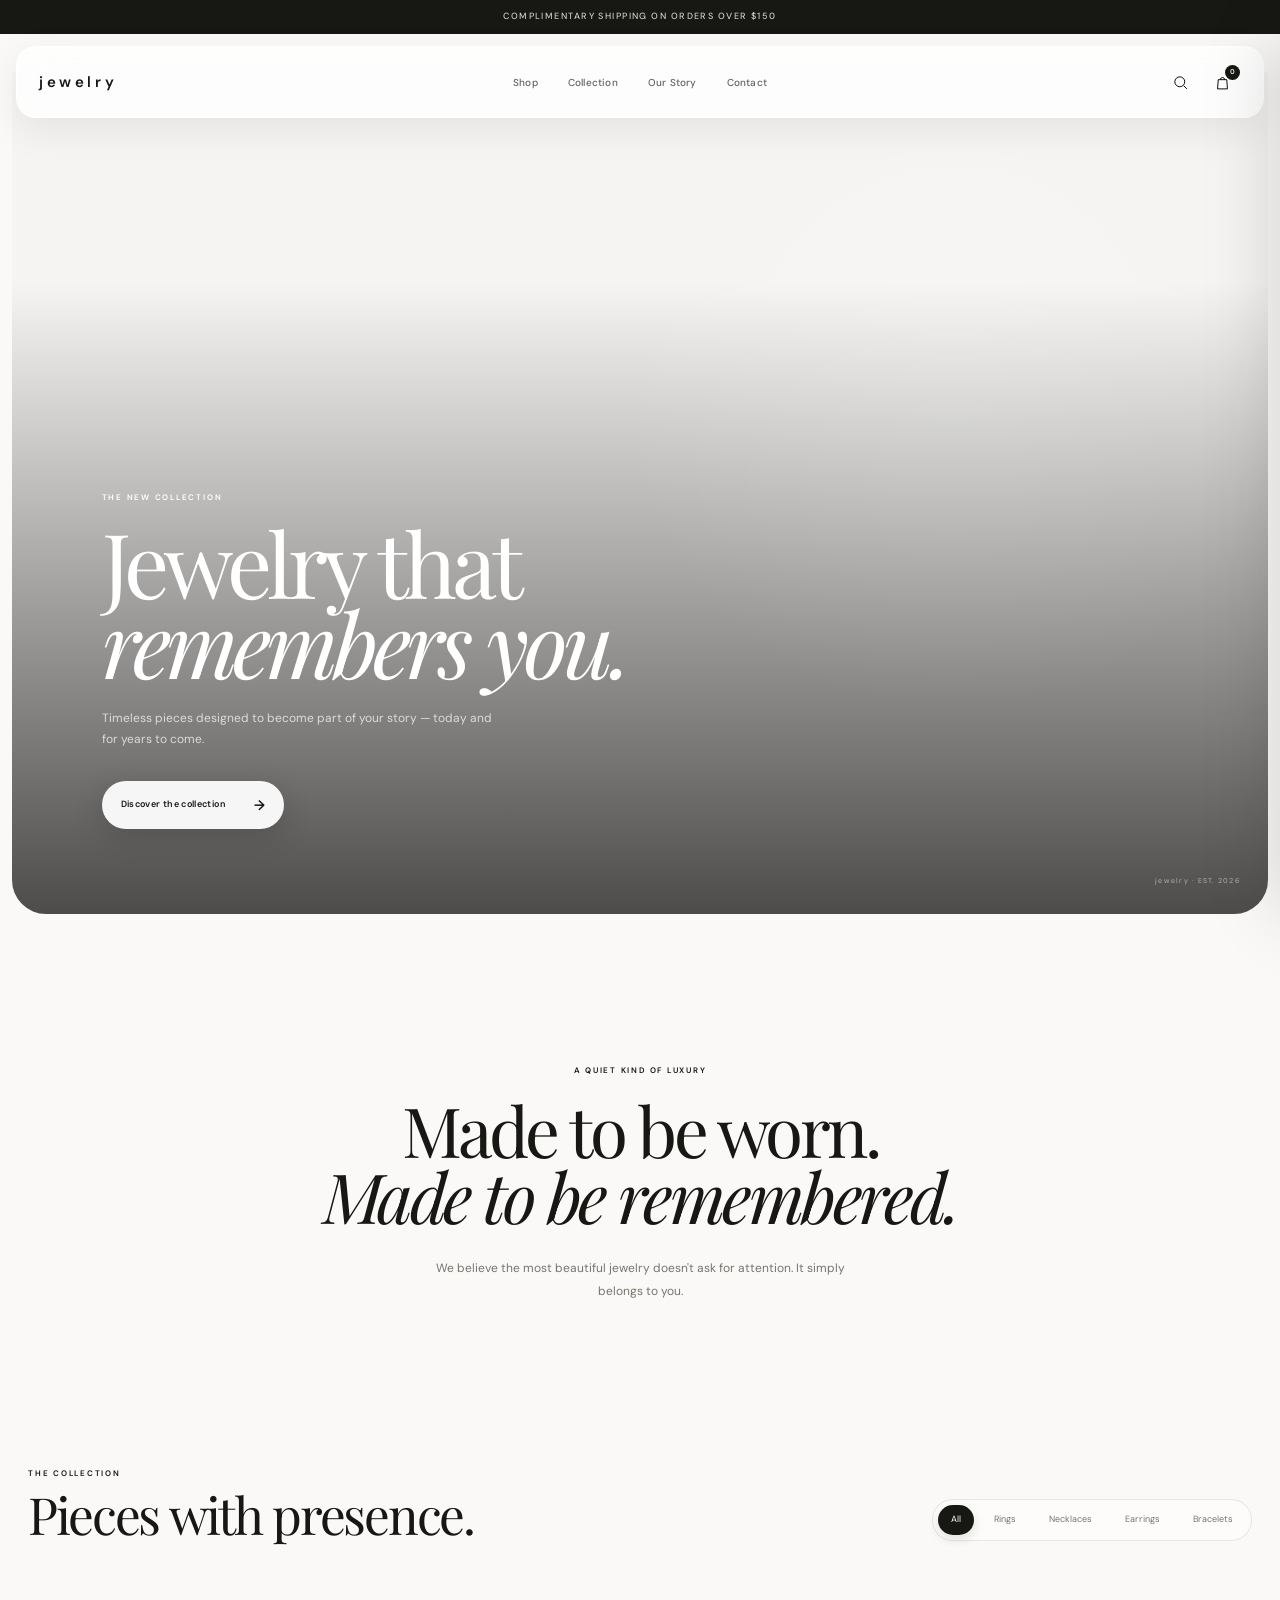
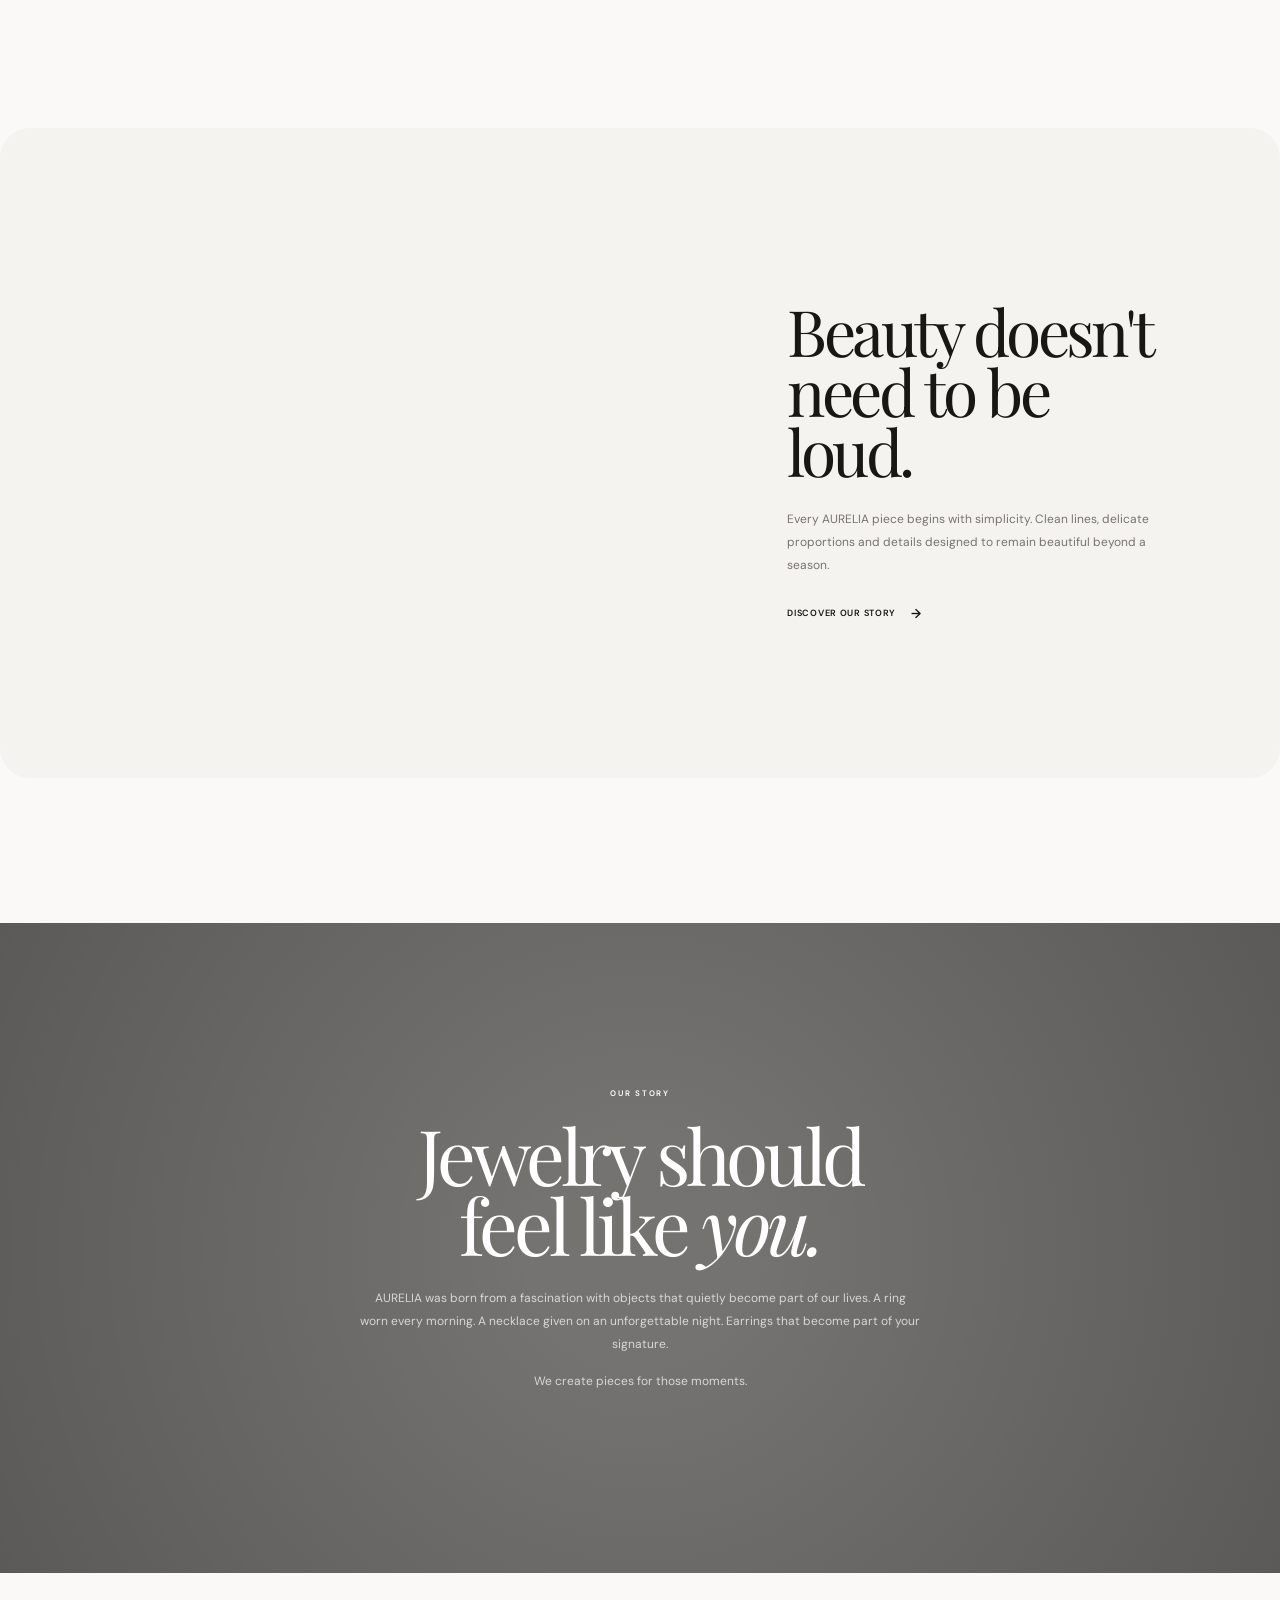
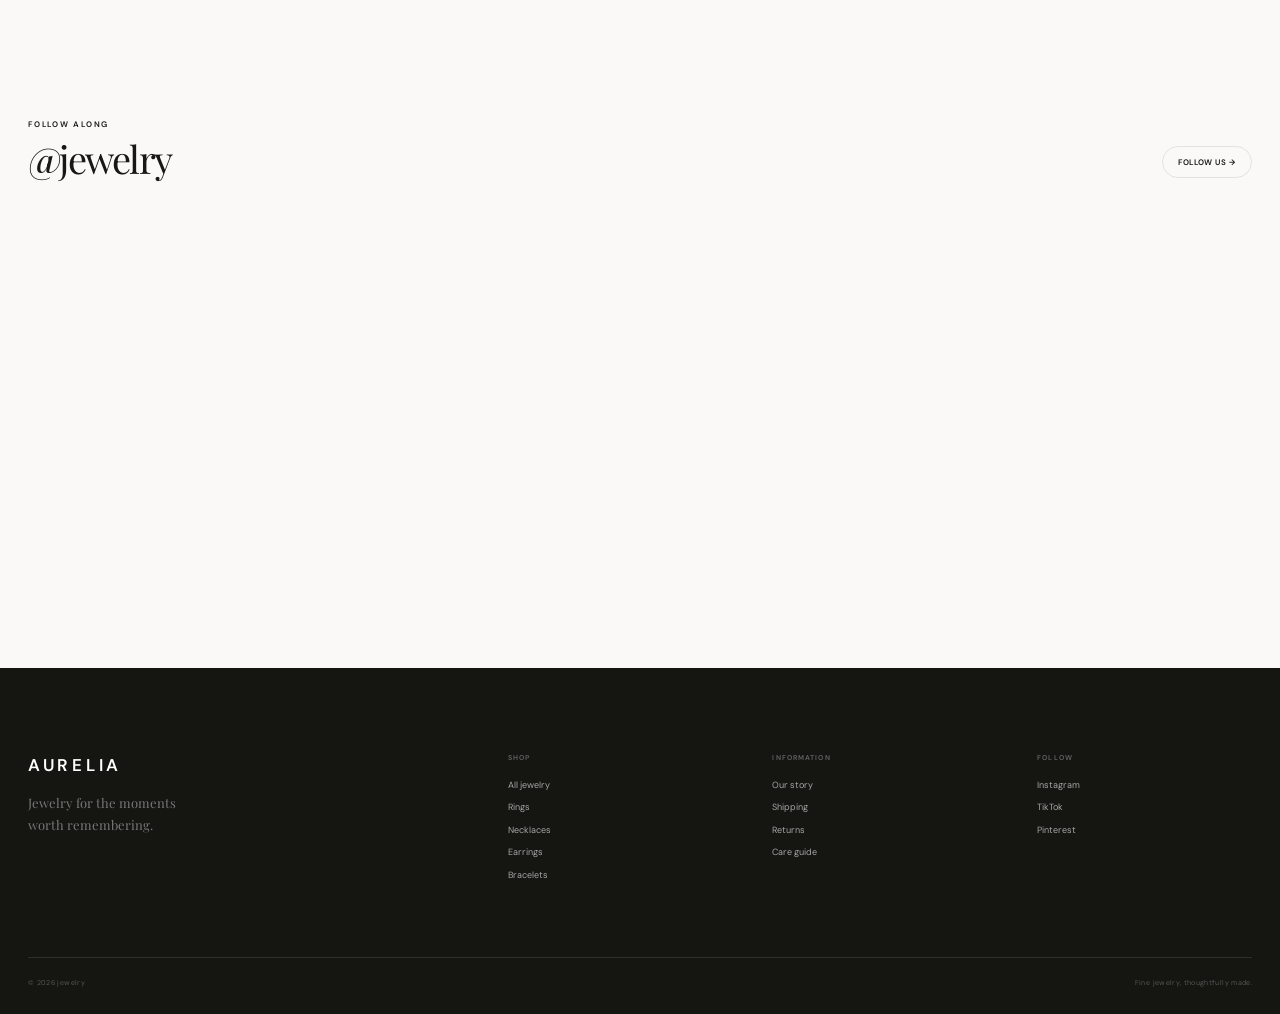
==== index.html @ f7275bf1 "first commit" ====
<!DOCTYPE html>

<html lang="en">
<head>
    <meta charset="UTF-8">
    <meta name="viewport" content="width=device-width, initial-scale=1.0">


<title>Fine Jewelry</title>

<meta
    name="description"
    content="AURELIA — timeless jewelry designed for everyday elegance."
>

<link rel="preconnect" href="https://fonts.googleapis.com">
<link rel="preconnect" href="https://fonts.gstatic.com" crossorigin>

<link
    href="https://fonts.googleapis.com/css2?family=DM+Sans:wght@400;500;600&family=Playfair+Display:ital,wght@0,400;0,500;0,600;1,400;1,500&display=swap"
    rel="stylesheet"
>

<link rel="stylesheet" href="style.css">


</head>

<body>


<!-- Announcement -->
<div class="announcement">
    Complimentary shipping on orders over $150
</div>


<!-- Header -->
<header class="site-header">

    <div class="header-left">

        <button
            class="mobile-menu-button"
            id="mobileMenuButton"
            aria-label="Open menu"
        >
            <span></span>
            <span></span>
        </button>

        <a href="#" class="brand">
            jewelry
        </a>

    </div>


    <nav class="main-nav">

        <a href="#shop">Shop</a>
        <a href="#collection">Collection</a>
        <a href="#story">Our Story</a>
        <a href="#contact">Contact</a>

    </nav>


    <div class="header-actions">

        <button
            class="header-icon"
            id="searchButton"
            aria-label="Search"
        >
            <svg viewBox="0 0 24 24">
                <circle cx="11" cy="11" r="7"></circle>
                <line
                    x1="16.5"
                    y1="16.5"
                    x2="21"
                    y2="21"
                ></line>
            </svg>
        </button>


        <button
            class="header-icon cart-button"
            id="cartButton"
            aria-label="Shopping bag"
        >
            <svg viewBox="0 0 24 24">
                <path d="M6 8h12l1 13H5L6 8Z"></path>
                <path d="M9 8a3 3 0 0 1 6 0"></path>
            </svg>

            <span id="cartCount">0</span>
        </button>

    </div>

</header>


<!-- Mobile Menu -->
<div
    class="mobile-menu"
    id="mobileMenu"
>

    <a href="#shop">Shop</a>
    <a href="#collection">Collection</a>
    <a href="#story">Our Story</a>
    <a href="#contact">Contact</a>

</div>


<!-- Search -->
<div
    class="search-panel"
    id="searchPanel"
>

    <div class="search-inner">

        <input
            type="search"
            id="searchInput"
            placeholder="Search jewelry..."
            autocomplete="off"
        >

        <button
            id="closeSearch"
            aria-label="Close search"
        >
            ×
        </button>

    </div>

</div>


<main>

    <!-- Hero -->
    <section class="hero">

        <div class="hero-overlay"></div>

        <div class="hero-content">

            <p class="eyebrow">
                THE NEW COLLECTION
            </p>

            <h1>
                Jewelry that<br>
                <em>remembers you.</em>
            </h1>

            <p class="hero-text">
                Timeless pieces designed to become part
                of your story — today and for years to come.
            </p>

            <a
                href="#shop"
                class="hero-button"
            >
                Discover the collection
                <span>→</span>
            </a>

        </div>

        <div class="hero-caption">
            jewelry · EST. 2026
        </div>

    </section>


    <!-- Intro -->
    <section class="intro">

        <p class="eyebrow">
            A QUIET KIND OF LUXURY
        </p>

        <h2>
            Made to be worn.<br>
            <em>Made to be remembered.</em>
        </h2>

        <p>
            We believe the most beautiful jewelry
            doesn't ask for attention. It simply belongs
            to you.
        </p>

    </section>


    <!-- Collection -->
    <section
        class="collection-section"
        id="collection"
    >

        <div class="section-header">

            <div>

                <p class="eyebrow">
                    THE COLLECTION
                </p>

                <h2>
                    Pieces with presence.
                </h2>

            </div>


            <div
                class="collection-filters"
                id="collectionFilters"
            >

                <button
                    class="collection-filter active"
                    data-filter="All"
                >
                    All
                </button>

                <button
                    class="collection-filter"
                    data-filter="Rings"
                >
                    Rings
                </button>

                <button
                    class="collection-filter"
                    data-filter="Necklaces"
                >
                    Necklaces
                </button>

                <button
                    class="collection-filter"
                    data-filter="Earrings"
                >
                    Earrings
                </button>

                <button
                    class="collection-filter"
                    data-filter="Bracelets"
                >
                    Bracelets
                </button>

            </div>

        </div>


        <div
            class="products-grid"
            id="productsGrid"
        ></div>


        <div
            class="empty-products"
            id="emptyProducts"
        >

            <h3>
                Nothing found
            </h3>

            <p>
                Try another search or category.
            </p>

        </div>

    </section>


    <!-- Editorial -->
    <section class="editorial">

        <div class="editorial-image"></div>

        <div class="editorial-content">

            

            <h2>
                Beauty doesn't<br>
                need to be loud.
            </h2>

            <p>
                Every AURELIA piece begins with simplicity.
                Clean lines, delicate proportions and details
                designed to remain beautiful beyond a season.
            </p>

            <a
                href="#story"
                class="editorial-link"
            >
                Discover our story
                <span>→</span>
            </a>

        </div>

    </section>


    <!-- Story -->
    <section
        class="story"
        id="story"
    >

        <div class="story-content">

            <p class="eyebrow">
                OUR STORY
            </p>

            <h2>
                Jewelry should<br>
                feel like <em>you.</em>
            </h2>

            <p>
                AURELIA was born from a fascination with
                objects that quietly become part of our lives.
                A ring worn every morning. A necklace given
                on an unforgettable night. Earrings that become
                part of your signature.
            </p>

            <p>
                We create pieces for those moments.
            </p>

        </div>

    </section>


    <!-- Instagram -->
    <section
        class="instagram-section"
        id="contact"
    >

        <div class="section-header instagram-header">

            <div>

                <p class="eyebrow">
                    FOLLOW ALONG
                </p>

                <h2>
                    @jewelry
                </h2>

            </div>

            <a href="#">
                Follow us →
            </a>

        </div>


        <div class="instagram-grid">

            <div class="instagram-item instagram-one"></div>

            <div class="instagram-item instagram-two"></div>

            <div class="instagram-item instagram-three"></div>

            <div class="instagram-item instagram-four"></div>

        </div>

    </section>

</main>


<!-- Product Modal -->
<div
    class="modal-overlay"
    id="productModal"
>

    <div class="product-modal">

        <button
            class="modal-close"
            id="closeProductModal"
            aria-label="Close"
        >
            ×
        </button>


        <div
            class="modal-image"
            id="modalImage"
        ></div>


        <div class="modal-details">

            <p
                class="eyebrow"
                id="modalCategory"
            ></p>

            <h2 id="modalName"></h2>

            <div
                class="modal-price"
                id="modalPrice"
            ></div>

            <div
                class="modal-description"
                id="modalDescription"
            ></div>


            <div
                class="size-section"
                id="sizeSection"
            >

                <div class="size-label">
                    Ring size
                </div>

                <div class="size-options">

                    <button class="size-option">
                        5
                    </button>

                    <button class="size-option">
                        6
                    </button>

                    <button class="size-option selected">
                        7
                    </button>

                    <button class="size-option">
                        8
                    </button>

                    <button class="size-option">
                        9
                    </button>

                </div>

            </div>


            <div class="modal-quantity">

                <button id="modalMinus">
                    −
                </button>

                <span id="modalQuantity">
                    1
                </span>

                <button id="modalPlus">
                    +
                </button>

            </div>


            <button
                class="add-to-bag"
                id="modalAddToCart"
            >
                Add to bag
                <span>→</span>
            </button>


            <div class="product-note">

                <span>✦</span>

                Complimentary gift packaging included.

            </div>

        </div>

    </div>

</div>


<!-- Cart Overlay -->
<div
    class="cart-overlay"
    id="cartOverlay"
></div>


<!-- Cart -->
<aside
    class="cart-drawer"
    id="cartDrawer"
>

    <div class="cart-header">

        <div>

            <p class="eyebrow">
                YOUR SELECTION
            </p>

            <h2>
                Your bag
            </h2>

        </div>


        <button
            id="closeCart"
            aria-label="Close cart"
        >
            ×
        </button>

    </div>


    <div
        class="cart-items"
        id="cartItems"
    ></div>


    <div
        class="cart-empty"
        id="cartEmpty"
    >

        <div class="empty-bag">
            ♢
        </div>

        <h3>
            Your bag is empty.
        </h3>

        <p>
            Discover something beautiful.
        </p>

        <button
            class="continue-shopping"
            id="continueShopping"
        >
            Continue shopping
        </button>

    </div>


    <div
        class="cart-footer"
        id="cartFooter"
    >

        <div class="cart-subtotal">

            <span>
                Subtotal
            </span>

            <strong id="cartSubtotal">
                $0.00
            </strong>

        </div>


        <p class="cart-shipping">
            Complimentary shipping on orders over $150.
        </p>


        <button
            class="checkout-button"
            id="checkoutButton"
        >
            Checkout
            <span>→</span>
        </button>

    </div>

</aside>


<!-- Checkout -->
<div
    class="modal-overlay"
    id="checkoutModal"
>

    <div class="checkout-modal">

        <button
            class="modal-close"
            id="closeCheckout"
        >
            ×
        </button>


        <div class="checkout-heading">

            <p class="eyebrow">
                CHECKOUT
            </p>

            <h2>
                Complete your order.
            </h2>

            <p>
                No account required.
            </p>

        </div>


        <form id="checkoutForm">

            <div class="form-row">

                <div class="form-field">

                    <label for="firstName">
                        First name
                    </label>

                    <input
                        id="firstName"
                        name="firstName"
                        type="text"
                        required
                    >

                </div>


                <div class="form-field">

                    <label for="lastName">
                        Last name
                    </label>

                    <input
                        id="lastName"
                        name="lastName"
                        type="text"
                        required
                    >

                </div>

            </div>


            <div class="form-field">

                <label for="phone">
                    Phone number
                </label>

                <input
                    id="phone"
                    name="phone"
                    type="tel"
                    required
                >

            </div>


            <div class="form-field">

                <label for="address">
                    Delivery address
                </label>

                <input
                    id="address"
                    name="address"
                    type="text"
                    required
                >

            </div>


            <div class="form-row">

                <div class="form-field">

                    <label for="city">
                        City
                    </label>

                    <input
                        id="city"
                        name="city"
                        type="text"
                        required
                    >

                </div>


                <div class="form-field">

                    <label for="postalCode">
                        Postal code
                    </label>

                    <input
                        id="postalCode"
                        name="postalCode"
                        type="text"
                    >

                </div>

            </div>


            <div class="checkout-total">

                <span>
                    Total
                </span>

                <strong id="checkoutTotal">
                    $0.00
                </strong>

            </div>


            <button
                type="submit"
                class="place-order"
            >
                Place order
                <span>→</span>
            </button>

        </form>

    </div>

</div>


<!-- Success -->
<div
    class="modal-overlay"
    id="successModal"
>

    <div class="success-modal">

        <div class="success-symbol">
            ✓
        </div>

        <p class="eyebrow">
            ORDER RECEIVED
        </p>

        <h2>
            Thank you.
        </h2>

        <p>
            Your order has been received.
            We will contact you shortly to confirm
            the details.
        </p>

        <button
            class="continue-shopping"
            id="closeSuccess"
        >
            Continue shopping
        </button>

    </div>

</div>


<!-- Footer -->
<footer
    class="footer"
    id="footer"
>

    <div class="footer-main">

        <div class="footer-brand">

            <div class="footer-logo">
                AURELIA
            </div>

            <p>
                Jewelry for the moments<br>
                worth remembering.
            </p>

        </div>


        <div class="footer-column">

            <h4>
                SHOP
            </h4>

            <a href="#shop">All jewelry</a>
            <a href="#shop">Rings</a>
            <a href="#shop">Necklaces</a>
            <a href="#shop">Earrings</a>
            <a href="#shop">Bracelets</a>

        </div>


        <div class="footer-column">

            <h4>
                INFORMATION
            </h4>

            <a href="#story">Our story</a>
            <a href="#">Shipping</a>
            <a href="#">Returns</a>
            <a href="#">Care guide</a>

        </div>


        <div class="footer-column">

            <h4>
                FOLLOW
            </h4>

            <a href="#">
                Instagram
            </a>

            <a href="#">
                TikTok
            </a>

            <a href="#">
                Pinterest
            </a>

        </div>

    </div>


    <div class="footer-bottom">

        <span>
            © 2026 jewelry
        </span>

        <span>
            Fine jewelry, thoughtfully made.
        </span>

    </div>

</footer>


<script src="script.js"></script>


</body>
</html>
---- style.css ----
:root {
    --ink: #171714;
    --muted: #77746e;
    --soft: #f5f3ef;
    --warm: #ebe7df;
    --line: rgba(23, 23, 20, 0.10);
    --white: #ffffff;
    --gold: #a58a62;

    --serif: "Playfair Display", Georgia, serif;
    --sans: "DM Sans", Arial, sans-serif;

    --max: 1440px;
    --radius: 24px;
}

* {
    box-sizing: border-box;
    margin: 0;
    padding: 0;
}

html {
    scroll-behavior: smooth;
}

body {
    background: #faf9f7;
    color: var(--ink);
    font-family: var(--sans);
    line-height: 1.5;
    overflow-x: hidden;
}

body::selection {
    background: var(--ink);
    color: white;
}

button,
input {
    font: inherit;
}

button {
    border: 0;
    background: none;
    cursor: pointer;
}

a {
    color: inherit;
    text-decoration: none;
}


/* =========================================================
   ANNOUNCEMENT
   ========================================================= */

.announcement {
    height: 34px;
    display: flex;
    align-items: center;
    justify-content: center;

    background: var(--ink);
    color: rgba(255, 255, 255, 0.78);

    font-size: 9px;
    font-weight: 500;
    letter-spacing: 0.16em;
    text-transform: uppercase;
}


/* =========================================================
   HEADER
   ========================================================= */

.site-header {
    position: sticky;
    top: 12px;
    z-index: 100;

    width: calc(100% - 32px);
    max-width: 1380px;
    height: 72px;

    margin: 12px auto 0;
    padding: 0 22px;

    display: flex;
    align-items: center;
    justify-content: space-between;

    background: rgba(255, 255, 255, 0.78);
    border: 1px solid rgba(255, 255, 255, 0.8);
    border-radius: 20px;

    box-shadow:
        0 12px 40px rgba(20, 18, 14, 0.07),
        inset 0 1px rgba(255, 255, 255, 0.9);

    backdrop-filter: blur(24px);
    -webkit-backdrop-filter: blur(24px);

    transition:
        box-shadow 0.3s ease,
        background 0.3s ease;
}

.site-header:hover {
    background: rgba(255, 255, 255, 0.88);

    box-shadow:
        0 16px 50px rgba(20, 18, 14, 0.09),
        inset 0 1px rgba(255, 255, 255, 1);
}

.header-left {
    display: flex;
    align-items: center;
    gap: 16px;
}

.brand {
    font-size: 15px;
    font-weight: 600;
    letter-spacing: 0.24em;
}

.main-nav {
    position: absolute;
    left: 50%;
    transform: translateX(-50%);

    display: flex;
    align-items: center;
    gap: 30px;
}

.main-nav a {
    position: relative;

    color: rgba(23, 23, 20, 0.68);

    font-size: 10px;
    font-weight: 500;
    letter-spacing: 0.02em;

    transition: color 0.25s ease;
}

.main-nav a:hover {
    color: var(--ink);
}

.main-nav a::after {
    content: "";

    position: absolute;
    left: 50%;
    bottom: -7px;

    width: 4px;
    height: 4px;

    border-radius: 50%;
    background: var(--ink);

    transform: translateX(-50%) scale(0);
    transition: transform 0.25s ease;
}

.main-nav a:hover::after {
    transform: translateX(-50%) scale(1);
}

.header-actions {
    display: flex;
    align-items: center;
    gap: 4px;
}

.header-icon {
    width: 38px;
    height: 38px;

    position: relative;

    display: grid;
    place-items: center;

    border-radius: 50%;

    transition:
        background 0.25s ease,
        transform 0.25s ease;
}

.header-icon:hover {
    background: rgba(23, 23, 20, 0.06);
    transform: translateY(-1px);
}

.header-icon svg {
    width: 17px;
    height: 17px;

    fill: none;
    stroke: currentColor;
    stroke-width: 1.35;
}

.cart-button span {
    position: absolute;
    top: 2px;
    right: 1px;

    width: 15px;
    height: 15px;

    display: grid;
    place-items: center;

    border-radius: 50%;

    background: var(--ink);
    color: white;

    font-size: 7px;
    font-weight: 600;
}

.mobile-menu-button {
    display: none;
}


/* =========================================================
   SEARCH
   ========================================================= */

.search-panel {
    position: fixed;
    top: 96px;
    left: 50%;
    z-index: 95;

    width: min(700px, calc(100% - 32px));

    padding: 8px;

    background: rgba(255, 255, 255, 0.88);

    border: 1px solid rgba(255, 255, 255, 0.9);
    border-radius: 18px;

    box-shadow: 0 25px 80px rgba(20, 18, 14, 0.14);

    backdrop-filter: blur(30px);
    -webkit-backdrop-filter: blur(30px);

    transform: translate(-50%, -30px);
    opacity: 0;
    pointer-events: none;

    transition:
        opacity 0.3s ease,
        transform 0.3s ease;
}

.search-panel.open {
    opacity: 1;
    pointer-events: auto;
    transform: translate(-50%, 0);
}

.search-inner {
    display: flex;
    align-items: center;

    padding: 0 10px 0 18px;

    background: #f5f4f1;
    border-radius: 13px;
}

.search-inner input {
    width: 100%;
    height: 54px;

    border: 0;
    outline: 0;

    background: transparent;

    color: var(--ink);

    font-family: var(--serif);
    font-size: 23px;
}

.search-inner input::placeholder {
    color: #aaa69e;
}

.search-inner button {
    width: 38px;
    height: 38px;

    border-radius: 50%;

    color: var(--muted);

    font-size: 22px;

    transition:
        background 0.2s ease,
        color 0.2s ease;
}

.search-inner button:hover {
    background: white;
    color: var(--ink);
}


/* =========================================================
   MOBILE MENU
   ========================================================= */

.mobile-menu {
    display: none;
}


/* =========================================================
   HERO
   ========================================================= */

.hero {
    min-height: calc(100vh - 58px);

    position: relative;

    margin: -46px 12px 0;

    overflow: hidden;

    display: flex;
    align-items: flex-end;

    padding: 90px 7vw 70px;

    color: white;

    border-radius: 0 0 34px 34px;

    background:
        url("https://images.unsplash.com/photo-1515562141207-7a88fb7ce338?auto=format&fit=crop&w=2200&q=90")
        center / cover;
}

.hero::before {
    content: "";

    position: absolute;
    inset: 0;

    background:
        linear-gradient(
            180deg,
            rgba(10, 9, 7, 0.02) 25%,
            rgba(10, 9, 7, 0.72) 100%
        );
}

.hero::after {
    content: "";

    position: absolute;
    inset: 0;

    background:
        radial-gradient(
            circle at 75% 35%,
            rgba(255,255,255,0.12),
            transparent 32%
        );
}

.hero-overlay {
    display: none;
}

.hero-content {
    position: relative;
    z-index: 2;

    max-width: 690px;

    padding-bottom: 15px;
}

.eyebrow {
    font-size: 8px;
    font-weight: 600;
    letter-spacing: 0.22em;
    text-transform: uppercase;
}

.hero h1 {
    margin: 19px 0 25px;

    font-family: var(--serif);
    font-size: clamp(58px, 7vw, 104px);
    font-weight: 400;

    line-height: 0.9;
    letter-spacing: -0.055em;
}

.hero h1 em {
    font-style: italic;
    font-weight: 400;
}

.hero-text {
    max-width: 400px;

    margin-bottom: 30px;

    color: rgba(255, 255, 255, 0.72);

    font-size: 12px;
    line-height: 1.8;
}

.hero-button {
    min-height: 48px;

    display: inline-flex;
    align-items: center;
    gap: 28px;

    padding: 0 19px;

    border-radius: 100px;

    background: rgba(255, 255, 255, 0.94);
    color: var(--ink);

    font-size: 9px;
    font-weight: 600;
    letter-spacing: 0.04em;

    box-shadow:
        0 8px 30px rgba(0, 0, 0, 0.16);

    transition:
        transform 0.25s ease,
        background 0.25s ease;
}

.hero-button:hover {
    background: white;
    transform: translateY(-2px);
}

.hero-button span {
    font-size: 14px;
}

.hero-caption {
    position: absolute;
    right: 28px;
    bottom: 28px;

    z-index: 2;

    font-size: 7px;
    letter-spacing: 0.18em;

    color: rgba(255, 255, 255, 0.55);
}


/* =========================================================
   INTRO
   ========================================================= */

.intro {
    max-width: 820px;

    margin: auto;

    padding: 150px 30px 130px;

    text-align: center;
}

.intro h2 {
    margin: 20px 0 28px;

    font-family: var(--serif);
    font-size: clamp(45px, 5.4vw, 74px);
    font-weight: 400;

    line-height: 0.96;
    letter-spacing: -0.05em;
}

.intro h2 em {
    font-style: italic;
}

.intro > p:last-child {
    max-width: 430px;

    margin: auto;

    color: var(--muted);

    font-size: 12px;
    line-height: 1.9;
}


/* =========================================================
   COLLECTION
   ========================================================= */

.collection-section {
    max-width: var(--max);

    margin: auto;

    padding: 35px 28px 145px;
}

.section-header {
    display: flex;
    align-items: flex-end;
    justify-content: space-between;

    margin-bottom: 42px;
}

.section-header h2 {
    margin-top: 10px;

    font-family: var(--serif);
    font-size: clamp(38px, 4vw, 52px);
    font-weight: 400;

    line-height: 1;
    letter-spacing: -0.045em;
}

.collection-filters {
    display: flex;
    align-items: center;
    gap: 7px;

    padding: 5px;

    border: 1px solid var(--line);
    border-radius: 100px;

    background: rgba(255, 255, 255, 0.55);
}

.collection-filter {
    padding: 8px 13px;

    border-radius: 100px;

    color: var(--muted);

    font-size: 9px;

    transition:
        background 0.25s ease,
        color 0.25s ease,
        box-shadow 0.25s ease;
}

.collection-filter:hover {
    color: var(--ink);
}

.collection-filter.active {
    background: var(--ink);
    color: white;

    box-shadow: 0 4px 12px rgba(0,0,0,.12);
}

.products-grid {
    display: grid;

    grid-template-columns: repeat(4, 1fr);

    gap: 42px 16px;
}

.product-card {
    position: relative;

    cursor: pointer;
}

.product-image {
    aspect-ratio: 0.84;

    position: relative;

    overflow: hidden;

    border-radius: 20px;

    background: #eeece8;

    isolation: isolate;
}

.product-image::after {
    content: "VIEW";

    position: absolute;

    left: 50%;
    bottom: 16px;

    z-index: 3;

    padding: 9px 15px;

    border-radius: 100px;

    background: rgba(255,255,255,.9);

    color: var(--ink);

    font-size: 7px;
    font-weight: 600;
    letter-spacing: .14em;

    opacity: 0;
    transform: translate(-50%, 8px);

    transition:
        opacity .3s ease,
        transform .3s ease;
}

.product-card:hover .product-image::after {
    opacity: 1;
    transform: translate(-50%, 0);
}

.product-image img {
    width: 100%;
    height: 100%;

    display: block;

    object-fit: cover;

    transition:
        transform 0.8s cubic-bezier(.2,.7,.2,1),
        filter .5s ease;
}

.product-card:hover .product-image img {
    transform: scale(1.06);
    filter: saturate(.94);
}

.product-badge {
    position: absolute;

    left: 13px;
    top: 13px;

    z-index: 4;

    padding: 7px 10px;

    border-radius: 100px;

    background: rgba(255,255,255,.88);

    backdrop-filter: blur(10px);

    font-size: 7px;
    font-weight: 600;
    letter-spacing: .11em;
    text-transform: uppercase;
}

.product-info {
    padding: 15px 3px 0;

    display: grid;

    grid-template-columns: 1fr auto;

    grid-template-areas:
        "category price"
        "name price";
}

.product-category {
    grid-area: category;

    margin-bottom: 3px;

    color: #96918a;

    font-size: 7px;
    font-weight: 600;
    letter-spacing: .14em;
    text-transform: uppercase;
}

.product-name {
    grid-area: name;

    font-family: var(--serif);
    font-size: 16px;
    line-height: 1.2;
}

.product-price {
    grid-area: price;

    align-self: center;

    font-size: 10px;
    font-weight: 500;
}

.empty-products {
    display: none;

    padding: 100px 20px;

    text-align: center;
}

.empty-products.show {
    display: block;
}

.empty-products h3 {
    font-family: var(--serif);
    font-size: 30px;
    font-weight: 400;
}

.empty-products p {
    margin-top: 7px;

    color: var(--muted);

    font-size: 11px;
}


/* =========================================================
   EDITORIAL
   ========================================================= */

.editorial {
    max-width: calc(var(--max) - 56px);

    min-height: 650px;

    margin: auto;

    display: grid;

    grid-template-columns: 1.05fr .95fr;

    overflow: hidden;

    border-radius: 30px;

    background: var(--soft);
}

.editorial-image {
    min-height: 600px;

    background:
        url("https://images.unsplash.com/photo-1611652022419-a9419f74343d?auto=format&fit=crop&w=1500&q=90")
        center / cover;

    transition: transform 1s cubic-bezier(.2,.7,.2,1);
}

.editorial:hover .editorial-image {
    transform: scale(1.025);
}

.editorial-content {
    display: flex;
    flex-direction: column;
    justify-content: center;

    padding: 80px 9vw;
}

.editorial-content h2 {
    margin: 19px 0 27px;

    font-family: var(--serif);
    font-size: clamp(46px, 5vw, 72px);
    font-weight: 400;

    line-height: .94;
    letter-spacing: -.055em;
}

.editorial-content p:not(.eyebrow) {
    max-width: 400px;

    margin-bottom: 27px;

    color: var(--muted);

    font-size: 12px;
    line-height: 1.9;
}

.editorial-link {
    width: fit-content;

    display: inline-flex;
    align-items: center;
    gap: 15px;

    font-size: 9px;
    font-weight: 600;
    letter-spacing: .08em;
    text-transform: uppercase;
}

.editorial-link span {
    font-size: 13px;

    transition: transform .25s ease;
}

.editorial-link:hover span {
    transform: translateX(5px);
}


/* =========================================================
   STORY
   ========================================================= */

.story {
    min-height: 650px;

    margin-top: 145px;

    position: relative;

    display: flex;
    align-items: center;
    justify-content: center;

    padding: 100px 30px;

    overflow: hidden;

    color: white;

    background:
        linear-gradient(
            rgba(20,18,15,.58),
            rgba(20,18,15,.58)
        ),
        url("https://images.unsplash.com/photo-1601121141461-9d6647bca1ed?auto=format&fit=crop&w=2000&q=90")
        center / cover;
}

.story::after {
    content: "";

    position: absolute;
    inset: 0;

    background:
        radial-gradient(
            circle at center,
            transparent 15%,
            rgba(0,0,0,.22)
        );
}

.story-content {
    position: relative;
    z-index: 2;

    max-width: 760px;

    text-align: center;
}

.story h2 {
    margin: 20px 0 27px;

    font-family: var(--serif);
    font-size: clamp(48px, 6vw, 82px);
    font-weight: 400;

    line-height: .92;
    letter-spacing: -.055em;
}

.story h2 em {
    font-style: italic;
}

.story-content p:not(.eyebrow) {
    max-width: 560px;

    margin: 0 auto 15px;

    color: rgba(255,255,255,.72);

    font-size: 12px;
    line-height: 1.9;
}


/* =========================================================
   INSTAGRAM
   ========================================================= */

.instagram-section {
    max-width: var(--max);

    margin: auto;

    padding: 145px 28px 120px;
}

.instagram-header {
    margin-bottom: 32px;
}

.instagram-header h2 {
    font-family: var(--serif);
    font-size: 38px;
    font-weight: 400;
}

.instagram-header > a {
    padding: 9px 15px;

    border: 1px solid var(--line);
    border-radius: 100px;

    font-size: 8px;
    font-weight: 600;
    letter-spacing: .08em;
    text-transform: uppercase;

    transition:
        background .25s ease,
        color .25s ease;
}

.instagram-header > a:hover {
    background: var(--ink);
    color: white;
}

.instagram-grid {
    display: grid;

    grid-template-columns: repeat(4, 1fr);

    gap: 10px;
}

.instagram-item {
    aspect-ratio: 1;

    overflow: hidden;

    border-radius: 16px;

    background-position: center;
    background-size: cover;

    transition:
        transform .5s cubic-bezier(.2,.7,.2,1),
        filter .5s ease;
}

.instagram-item:hover {
    transform: translateY(-5px);
    filter: brightness(.9);
}

.instagram-one {
    background-image:
        url("https://images.unsplash.com/photo-1617038220319-276d3cfab638?auto=format&fit=crop&w=800&q=85");
}

.instagram-two {
    background-image:
        url("https://images.unsplash.com/photo-1599643478518-a784e5dc4c8f?auto=format&fit=crop&w=800&q=85");
}

.instagram-three {
    background-image:
        url("https://images.unsplash.com/photo-1602173574767-37ac01994b2a?auto=format&fit=crop&w=800&q=85");
}

.instagram-four {
    background-image:
        url("https://images.unsplash.com/photo-1535632066927-ab7c9ab60908?auto=format&fit=crop&w=800&q=85");
}


/* =========================================================
   MODALS
   ========================================================= */

.modal-overlay {
    position: fixed;
    inset: 0;

    z-index: 300;

    display: none;
    align-items: center;
    justify-content: center;

    padding: 20px;

    background: rgba(15,14,12,.55);

    backdrop-filter: blur(12px);
    -webkit-backdrop-filter: blur(12px);
}

.modal-overlay.open {
    display: flex;
}

.modal-close {
    position: absolute;

    top: 16px;
    right: 16px;

    z-index: 10;

    width: 36px;
    height: 36px;

    display: grid;
    place-items: center;

    border-radius: 50%;

    background: rgba(255,255,255,.9);

    font-size: 21px;
    font-weight: 300;

    transition:
        transform .2s ease,
        background .2s ease;
}

.modal-close:hover {
    background: white;
    transform: rotate(90deg);
}

.product-modal {
    width: min(1000px, 100%);

    max-height: 92vh;

    position: relative;

    display: grid;
    grid-template-columns: 1fr 1fr;

    overflow: hidden;

    border-radius: 28px;

    background: white;

    box-shadow:
        0 35px 100px rgba(0,0,0,.25);
}

.modal-image {
    min-height: 600px;

    background-position: center;
    background-size: cover;
}

.modal-details {
    padding: 65px 52px;

    display: flex;
    flex-direction: column;
    justify-content: center;
}

.modal-details h2 {
    margin: 10px 0;

    font-family: var(--serif);
    font-size: 43px;
    font-weight: 400;

    line-height: .98;
    letter-spacing: -.045em;
}

.modal-price {
    margin-bottom: 23px;

    font-size: 14px;
    font-weight: 500;
}

.modal-description {
    margin-bottom: 28px;

    color: var(--muted);

    font-size: 11px;
    line-height: 1.9;
}

.size-section {
    margin-bottom: 20px;
}

.size-section.hidden {
    display: none;
}

.size-label {
    margin-bottom: 8px;

    font-size: 8px;
    font-weight: 600;
    letter-spacing: .12em;
    text-transform: uppercase;
}

.size-options {
    display: flex;
    gap: 6px;
}

.size-option {
    width: 38px;
    height: 38px;

    border: 1px solid var(--line);
    border-radius: 50%;

    font-size: 9px;

    transition:
        background .2s ease,
        color .2s ease,
        border-color .2s ease;
}

.size-option:hover {
    border-color: var(--ink);
}

.size-option.selected {
    border-color: var(--ink);

    background: var(--ink);
    color: white;
}

.modal-quantity {
    width: fit-content;

    display: flex;
    align-items: center;

    margin-bottom: 12px;

    border: 1px solid var(--line);
    border-radius: 100px;

    overflow: hidden;
}

.modal-quantity button,
.modal-quantity span {
    width: 39px;
    height: 39px;

    display: grid;
    place-items: center;

    font-size: 10px;
}

.add-to-bag {
    width: 100%;
    min-height: 52px;

    display: flex;
    align-items: center;
    justify-content: space-between;

    padding: 0 20px;

    border-radius: 100px;

    background: var(--ink);
    color: white;

    font-size: 9px;
    font-weight: 600;
    letter-spacing: .08em;
    text-transform: uppercase;

    transition:
        transform .25s ease,
        box-shadow .25s ease;
}

.add-to-bag:hover {
    transform: translateY(-2px);

    box-shadow:
        0 12px 25px rgba(0,0,0,.16);
}

.add-to-bag span {
    font-size: 13px;
}

.product-note {
    margin-top: 16px;

    color: #96918a;

    font-size: 8px;
}

.product-note span {
    color: var(--gold);
}


/* =========================================================
   CART
   ========================================================= */

.cart-overlay {
    position: fixed;
    inset: 0;

    z-index: 200;

    display: none;

    background: rgba(20,18,15,.32);

    backdrop-filter: blur(5px);
}

.cart-overlay.open {
    display: block;
}

.cart-drawer {
    position: fixed;

    z-index: 250;

    top: 10px;
    right: 10px;
    bottom: 10px;

    width: min(440px, calc(100% - 20px));

    display: flex;
    flex-direction: column;

    overflow: hidden;

    border-radius: 26px;

    background: rgba(255,255,255,.94);

    box-shadow:
        -20px 20px 80px rgba(0,0,0,.18);

    backdrop-filter: blur(25px);
    -webkit-backdrop-filter: blur(25px);

    transform: translateX(calc(100% + 30px));

    transition:
        transform .4s cubic-bezier(.2,.7,.2,1);
}

.cart-drawer.open {
    transform: translateX(0);
}

.cart-header {
    padding: 28px 28px 22px;

    display: flex;
    justify-content: space-between;
    align-items: flex-start;

    border-bottom: 1px solid var(--line);
}

.cart-header h2 {
    margin-top: 4px;

    font-family: var(--serif);
    font-size: 30px;
    font-weight: 400;
}

.cart-header > button {
    width: 34px;
    height: 34px;

    display: grid;
    place-items: center;

    border-radius: 50%;

    background: #f1f0ed;

    font-size: 19px;
}

.cart-items {
    flex: 1;

    overflow-y: auto;

    padding: 8px 28px;
}

.cart-item {
    display: grid;

    grid-template-columns: 70px 1fr auto;

    gap: 13px;

    padding: 17px 0;

    border-bottom: 1px solid var(--line);
}

.cart-item-image {
    width: 70px;
    height: 86px;

    border-radius: 12px;

    background-position: center;
    background-size: cover;
}

.cart-item-name {
    margin-bottom: 3px;

    font-family: var(--serif);
    font-size: 14px;
}

.cart-item-price {
    color: var(--muted);

    font-size: 9px;
}

.cart-item-actions {
    width: fit-content;

    display: flex;
    align-items: center;

    margin-top: 9px;

    border: 1px solid var(--line);
    border-radius: 100px;
}

.cart-item-actions button,
.cart-item-actions span {
    width: 25px;
    height: 25px;

    display: grid;
    place-items: center;

    font-size: 9px;
}

.cart-item-remove {
    margin-top: 5px;

    color: #98938c;

    font-size: 8px;

    text-decoration: underline;
}

.cart-empty {
    flex: 1;

    display: none;

    align-items: center;
    justify-content: center;
    flex-direction: column;

    text-align: center;
}

.cart-empty.show {
    display: flex;
}

.empty-bag {
    margin-bottom: 16px;

    font-family: var(--serif);
    font-size: 37px;
}

.cart-empty h3 {
    font-family: var(--serif);
    font-size: 23px;
    font-weight: 400;
}

.cart-empty p {
    margin: 5px 0 20px;

    color: var(--muted);

    font-size: 10px;
}

.continue-shopping {
    min-height: 43px;

    padding: 0 20px;

    border-radius: 100px;

    background: var(--ink);
    color: white;

    font-size: 8px;
    font-weight: 600;
    letter-spacing: .1em;
    text-transform: uppercase;
}

.cart-footer {
    padding: 22px 28px 25px;

    border-top: 1px solid var(--line);
}

.cart-footer.hidden {
    display: none;
}

.cart-subtotal {
    display: flex;
    justify-content: space-between;

    font-size: 11px;
}

.cart-subtotal strong {
    font-size: 14px;
}

.cart-shipping {
    margin: 5px 0 15px;

    color: var(--muted);

    font-size: 8px;
}

.checkout-button {
    width: 100%;
    min-height: 52px;

    display: flex;
    align-items: center;
    justify-content: space-between;

    padding: 0 20px;

    border-radius: 100px;

    background: var(--ink);
    color: white;

    font-size: 9px;
    font-weight: 600;
    letter-spacing: .08em;
    text-transform: uppercase;
}


/* =========================================================
   CHECKOUT
   ========================================================= */

.checkout-modal {
    width: min(620px, 100%);

    max-height: 92vh;

    overflow-y: auto;

    position: relative;

    padding: 55px;

    border-radius: 28px;

    background: white;

    box-shadow:
        0 35px 100px rgba(0,0,0,.24);
}

.checkout-heading {
    margin-bottom: 30px;
}

.checkout-heading h2 {
    margin: 9px 0;

    font-family: var(--serif);
    font-size: 38px;
    font-weight: 400;

    line-height: .98;
    letter-spacing: -.04em;
}

.checkout-heading p:last-child {
    color: var(--muted);

    font-size: 10px;
}

.form-row {
    display: grid;
    grid-template-columns: 1fr 1fr;

    gap: 12px;
}

.form-field {
    margin-bottom: 14px;
}

.form-field label {
    display: block;

    margin-bottom: 6px;

    font-size: 8px;
    font-weight: 600;
    letter-spacing: .1em;
    text-transform: uppercase;
}

.form-field input {
    width: 100%;
    height: 46px;

    padding: 0 13px;

    border: 1px solid var(--line);
    border-radius: 11px;

    outline: none;

    background: #f8f7f4;

    font-size: 11px;

    transition:
        border-color .2s ease,
        background .2s ease;
}

.form-field input:focus {
    border-color: rgba(23,23,20,.4);
    background: white;
}

.checkout-total {
    display: flex;
    align-items: center;
    justify-content: space-between;

    padding: 18px 0;

    margin-top: 5px;

    border-top: 1px solid var(--line);
    border-bottom: 1px solid var(--line);

    font-size: 11px;
}

.checkout-total strong {
    font-size: 15px;
}

.place-order {
    width: 100%;
    min-height: 52px;

    margin-top: 16px;

    display: flex;
    align-items: center;
    justify-content: space-between;

    padding: 0 20px;

    border-radius: 100px;

    background: var(--ink);
    color: white;

    font-size: 9px;
    font-weight: 600;
    letter-spacing: .08em;
    text-transform: uppercase;
}


/* =========================================================
   SUCCESS
   ========================================================= */

.success-modal {
    width: min(430px, 100%);

    padding: 60px 45px;

    border-radius: 28px;

    background: white;

    text-align: center;

    box-shadow:
        0 35px 100px rgba(0,0,0,.24);
}

.success-symbol {
    width: 52px;
    height: 52px;

    margin: 0 auto 21px;

    display: grid;
    place-items: center;

    border-radius: 50%;

    background: var(--ink);
    color: white;

    font-size: 17px;
}

.success-modal h2 {
    margin: 10px 0;

    font-family: var(--serif);
    font-size: 41px;
    font-weight: 400;
}

.success-modal > p:not(.eyebrow) {
    margin-bottom: 23px;

    color: var(--muted);

    font-size: 11px;
    line-height: 1.8;
}


/* =========================================================
   FOOTER
   ========================================================= */

.footer {
    margin-top: 40px;

    padding: 85px 28px 25px;

    background: #151512;

    color: white;
}

.footer-main {
    max-width: var(--max);

    margin: auto;

    display: grid;

    grid-template-columns: 2fr repeat(3, 1fr);

    gap: 50px;
}

.footer-logo {
    margin-bottom: 13px;

    font-size: 17px;
    font-weight: 600;
    letter-spacing: .22em;
}

.footer-brand p {
    color: rgba(255,255,255,.42);

    font-family: var(--serif);
    font-size: 13px;
    line-height: 1.7;
}

.footer-column {
    display: flex;
    flex-direction: column;
    gap: 9px;
}

.footer-column h4 {
    margin-bottom: 6px;

    color: rgba(255,255,255,.34);

    font-size: 7px;
    font-weight: 600;
    letter-spacing: .16em;
}

.footer-column a {
    width: fit-content;

    color: rgba(255,255,255,.62);

    font-size: 9px;

    transition: color .2s ease;
}

.footer-column a:hover {
    color: white;
}

.footer-bottom {
    max-width: var(--max);

    margin: 75px auto 0;

    padding-top: 20px;

    display: flex;
    justify-content: space-between;

    border-top: 1px solid rgba(255,255,255,.1);

    color: rgba(255,255,255,.28);

    font-size: 7px;
    letter-spacing: .05em;
}


/* =========================================================
   RESPONSIVE
   ========================================================= */

@media (max-width: 1100px) {

    .main-nav {
        gap: 20px;
    }

    .products-grid {
        grid-template-columns: repeat(3, 1fr);
    }

    .editorial-content {
        padding: 70px 6vw;
    }
}


@media (max-width: 800px) {

    .site-header {
        width: calc(100% - 20px);

        top: 7px;

        margin-top: 7px;

        height: 64px;

        border-radius: 17px;
    }

    .main-nav {
        display: none;
    }

    .mobile-menu-button {
        width: 34px;
        height: 34px;

        display: flex;

        flex-direction: column;
        justify-content: center;

        gap: 5px;

        border-radius: 50%;
    }

    .mobile-menu-button span {
        width: 17px;
        height: 1px;

        background: var(--ink);
    }

    .mobile-menu {
        position: fixed;

        top: 83px;
        left: 10px;
        right: 10px;

        z-index: 90;

        display: none;

        padding: 8px;

        border: 1px solid rgba(255,255,255,.8);
        border-radius: 18px;

        background: rgba(255,255,255,.9);

        box-shadow:
            0 20px 60px rgba(0,0,0,.1);

        backdrop-filter: blur(25px);
    }

    .mobile-menu.open {
        display: flex;
        flex-direction: column;
    }

    .mobile-menu a {
        padding: 15px;

        border-radius: 11px;

        font-size: 11px;
    }

    .mobile-menu a:hover {
        background: #f4f3f0;
    }

    .hero {
        min-height: 720px;

        margin: -35px 7px 0;

        padding: 40px 24px 45px;

        border-radius: 0 0 25px 25px;
    }

    .hero h1 {
        font-size: 55px;
    }

    .hero-text {
        max-width: 330px;
    }

    .intro {
        padding: 105px 25px 90px;
    }

    .collection-section {
        padding: 30px 18px 100px;
    }

    .section-header {
        display: block;
    }

    .collection-filters {
        width: 100%;

        margin-top: 25px;

        overflow-x: auto;

        justify-content: flex-start;

        scrollbar-width: none;
    }

    .collection-filters::-webkit-scrollbar {
        display: none;
    }

    .collection-filter {
        flex-shrink: 0;
    }

    .products-grid {
        grid-template-columns: repeat(2, 1fr);

        gap: 35px 10px;
    }

    .product-image {
        border-radius: 16px;
    }

    .product-image::after {
        display: none;
    }

    .product-info {
        padding-top: 12px;
    }

    .product-name {
        font-size: 14px;
    }

    .editorial {
        min-height: auto;

        margin: 0 12px;

        grid-template-columns: 1fr;

        border-radius: 24px;
    }

    .editorial-image {
        min-height: 470px;
    }

    .editorial-content {
        padding: 75px 28px 85px;
    }

    .story {
        min-height: 590px;

        margin-top: 100px;

        padding: 80px 24px;
    }

    .instagram-section {
        padding: 100px 18px 85px;
    }

    .instagram-grid {
        grid-template-columns: repeat(2, 1fr);
    }

    .instagram-item {
        border-radius: 13px;
    }

    .product-modal {
        grid-template-columns: 1fr;

        max-height: 94vh;

        border-radius: 22px;
    }

    .modal-image {
        min-height: 370px;
    }

    .modal-details {
        padding: 40px 25px;
    }

    .modal-details h2 {
        font-size: 35px;
    }

    .checkout-modal {
        padding: 50px 25px;

        border-radius: 22px;
    }

    .footer-main {
        grid-template-columns: 1fr 1fr;
    }
}


@media (max-width: 520px) {

    .announcement {
        height: 30px;

        font-size: 7px;

        letter-spacing: .12em;
    }

    .brand {
        font-size: 14px;
    }

    .header-icon {
        width: 34px;
        height: 34px;
    }

    .hero {
        min-height: 670px;
    }

    .hero h1 {
        font-size: 48px;
    }

    .hero-text {
        font-size: 11px;
    }

    .intro h2 {
        font-size: 43px;
    }

    .section-header h2 {
        font-size: 37px;
    }

    .products-grid {
        gap: 30px 8px;
    }

    .product-category {
        font-size: 6px;
    }

    .product-name {
        font-size: 13px;
    }

    .product-price {
        font-size: 9px;
    }

    .editorial-image {
        min-height: 390px;
    }

    .editorial-content h2 {
        font-size: 47px;
    }

    .story h2 {
        font-size: 48px;
    }

    .instagram-header {
        align-items: flex-end;
    }

    .instagram-header h2 {
        font-size: 29px;
    }

    .instagram-header > a {
        padding: 8px 11px;
        font-size: 7px;
    }

    .form-row {
        grid-template-columns: 1fr;
        gap: 0;
    }

    .footer-main {
        grid-template-columns: 1fr;

        gap: 35px;
    }

    .footer-bottom {
        flex-direction: column;
        gap: 8px;
    }
}


@media (prefers-reduced-motion: reduce) {

    *,
    *::before,
    *::after {
        scroll-behavior: auto !important;

        transition-duration: 0.01ms !important;
        animation-duration: 0.01ms !important;
    }
}
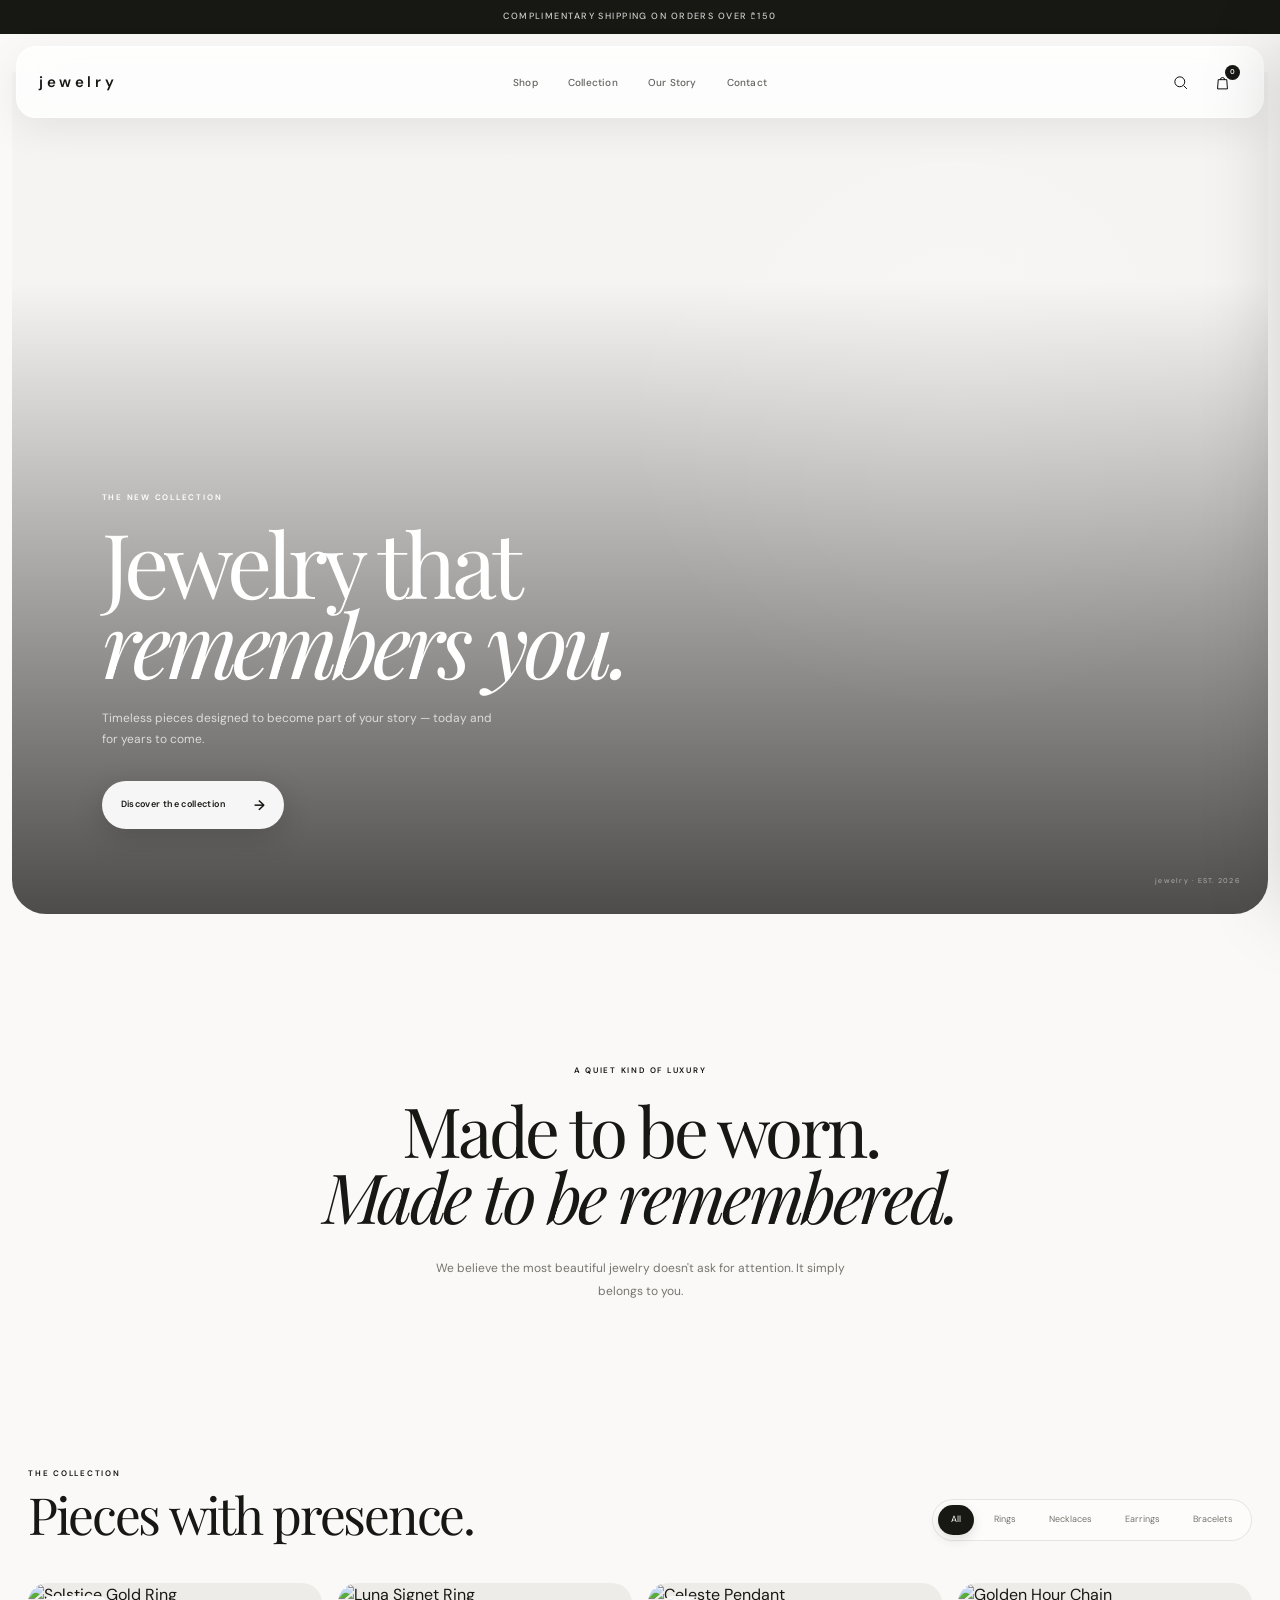
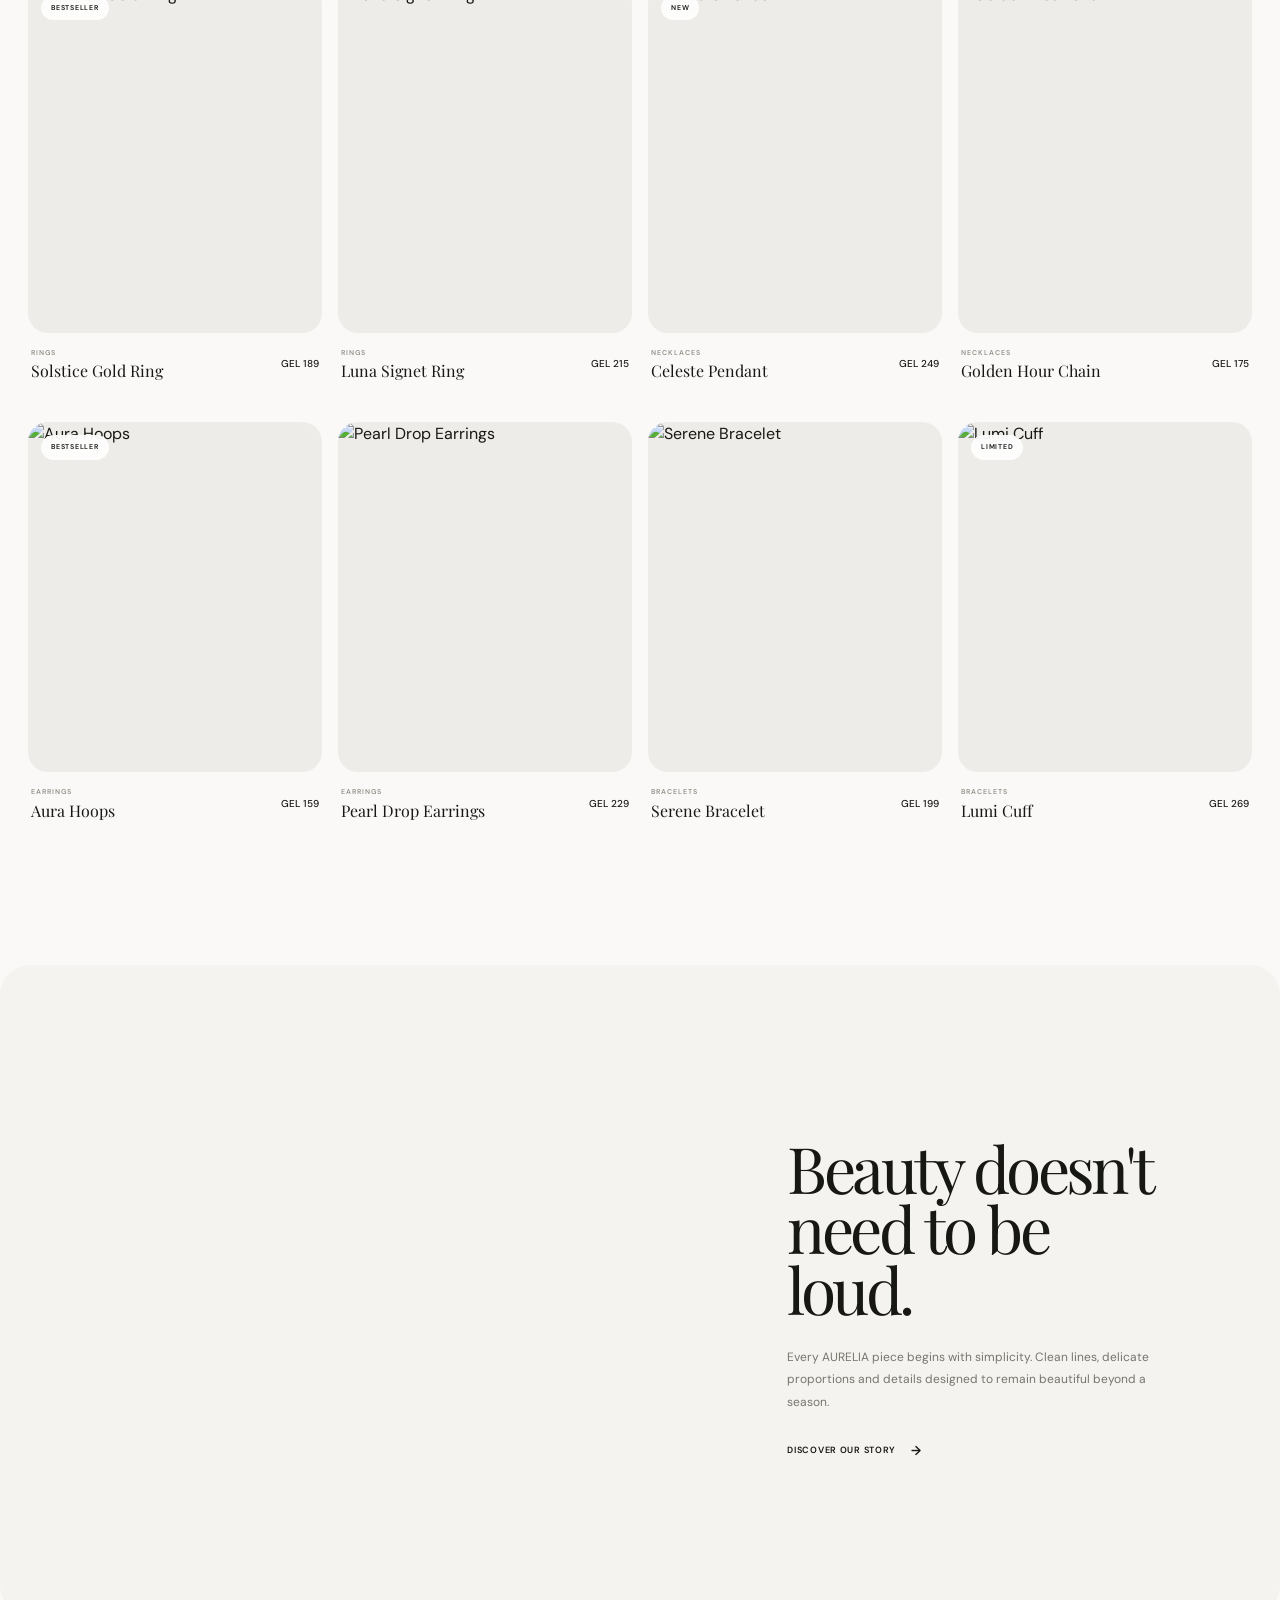
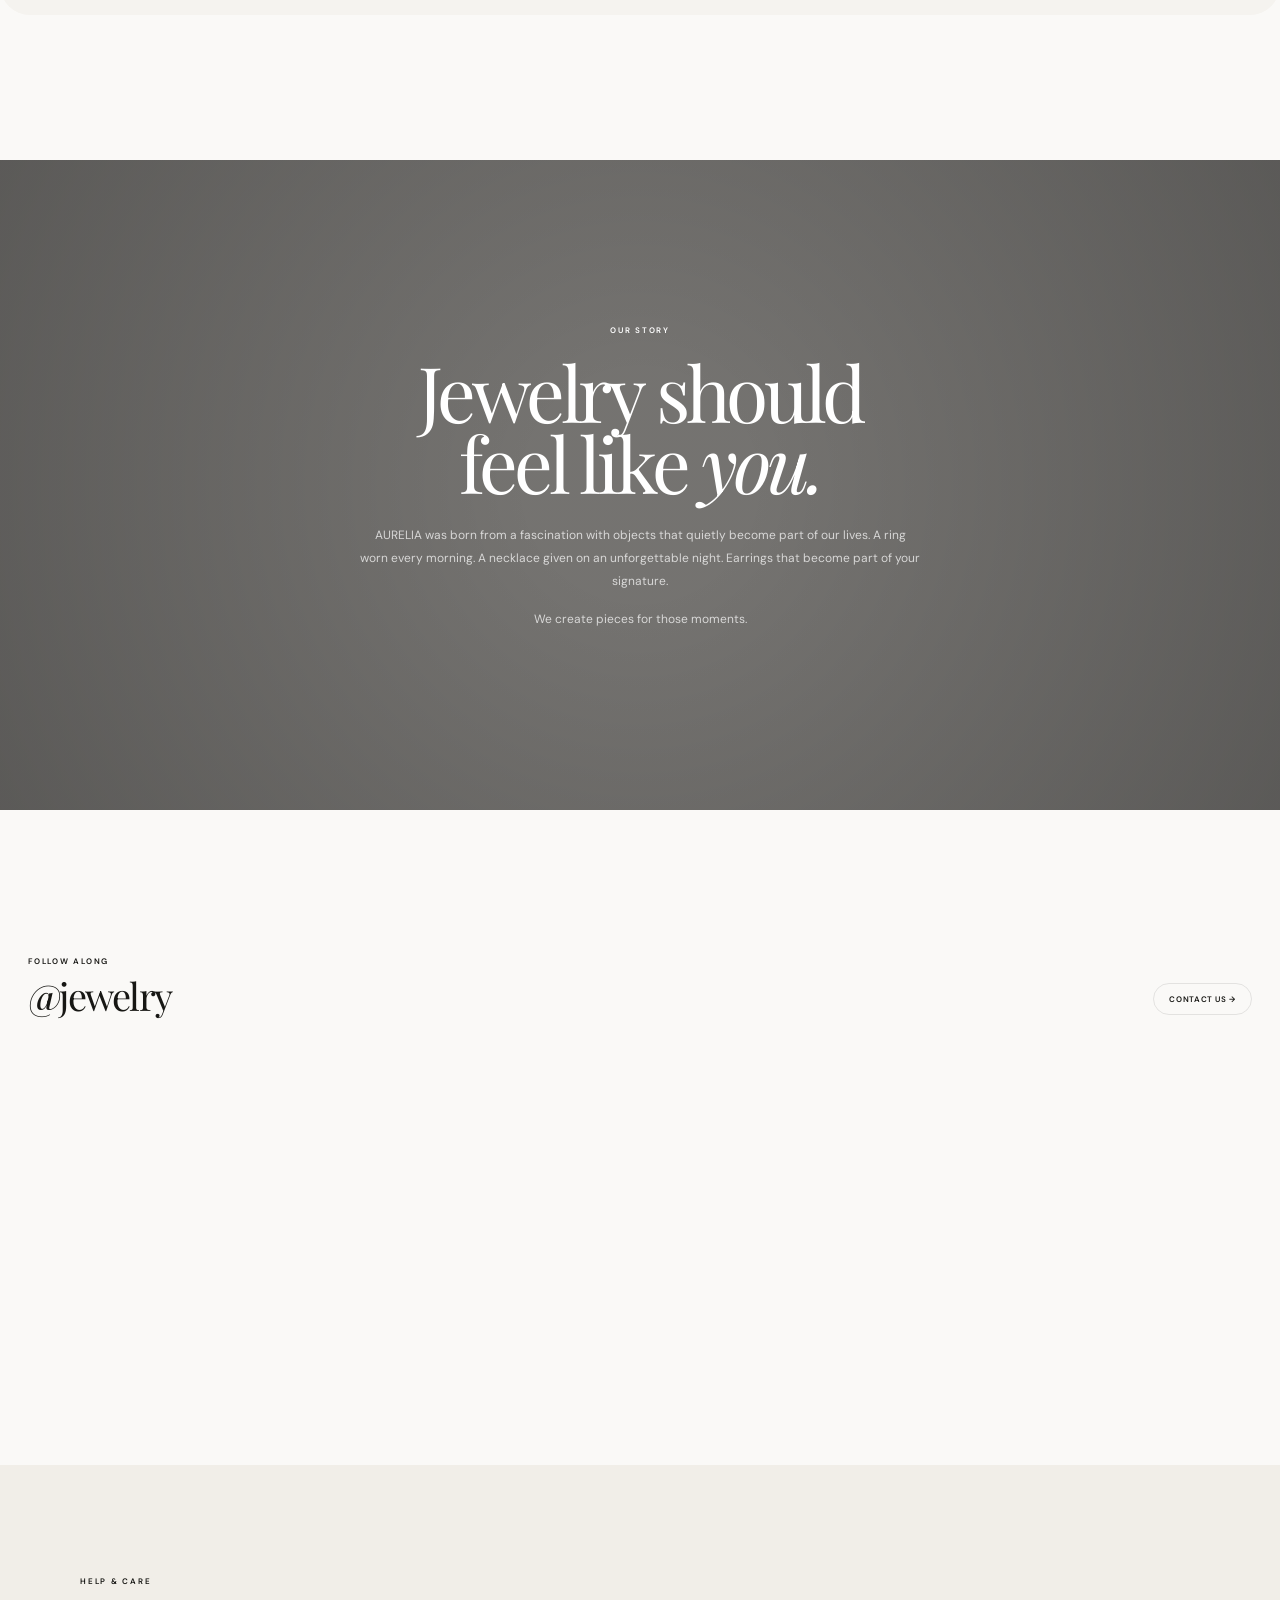
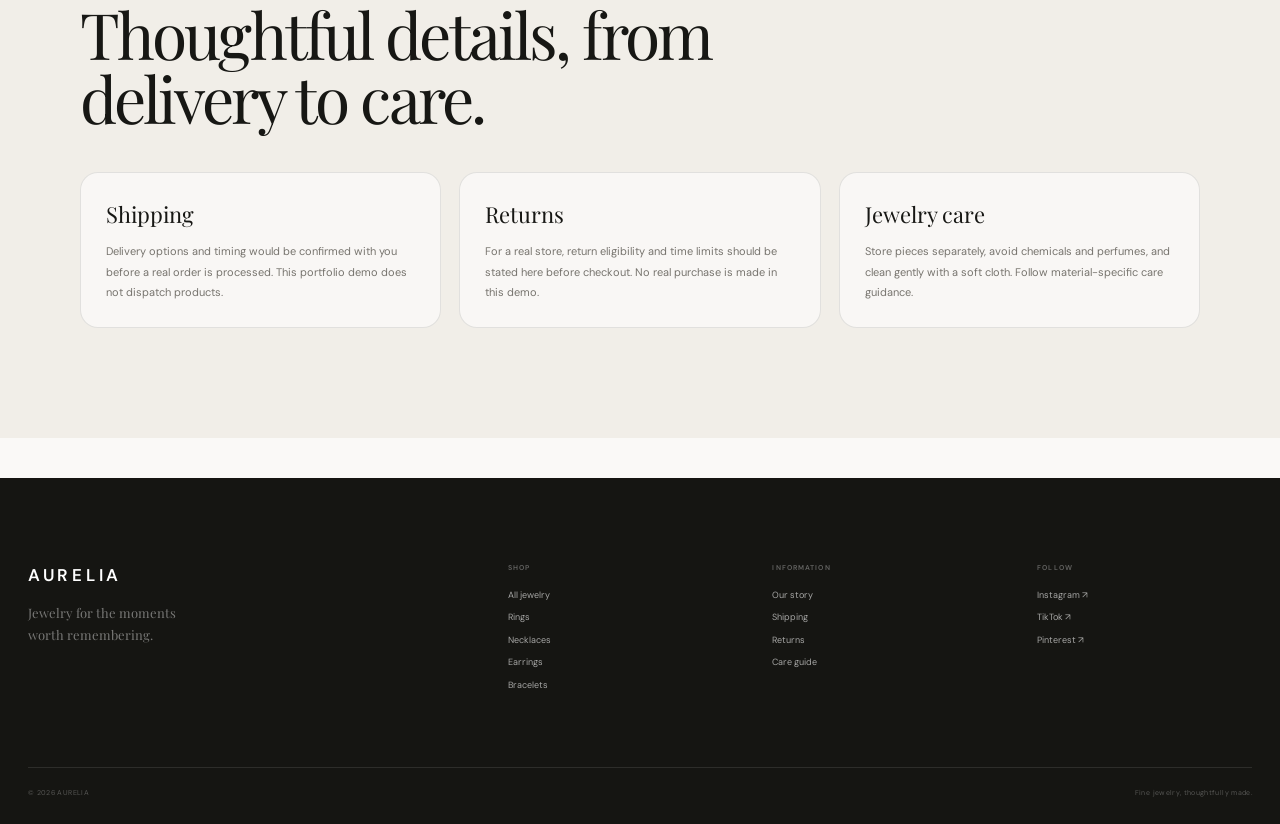
==== commit 9fd2ed18: "fine-jewelry 2.0" ====
--- a/index.html
+++ b/index.html
@@ -6,7 +6,7 @@
     <meta name="viewport" content="width=device-width, initial-scale=1.0">
 
 
-<title>Fine Jewelry</title>
+<title>AURELIA — Fine Jewelry</title>
 
 <meta
     name="description"
@@ -26,12 +26,12 @@
 
 </head>
 
-<body>
+<body id="top">
 
 
 <!-- Announcement -->
 <div class="announcement">
-    Complimentary shipping on orders over $150
+    Complimentary shipping on orders over ₾150
 </div>
 
 
@@ -44,21 +44,23 @@
             class="mobile-menu-button"
             id="mobileMenuButton"
             aria-label="Open menu"
+            aria-expanded="false"
+            aria-controls="mobileMenu"
         >
             <span></span>
             <span></span>
         </button>
 
-        <a href="#" class="brand">
+        <a href="#top" class="brand">
             jewelry
         </a>
 
     </div>
 
 
-    <nav class="main-nav">
-
-        <a href="#shop">Shop</a>
+    <nav class="main-nav" aria-label="Main navigation">
+
+        <a href="#collection">Shop</a>
         <a href="#collection">Collection</a>
         <a href="#story">Our Story</a>
         <a href="#contact">Contact</a>
@@ -72,6 +74,8 @@
             class="header-icon"
             id="searchButton"
             aria-label="Search"
+            aria-expanded="false"
+            aria-controls="searchPanel"
         >
             <svg viewBox="0 0 24 24">
                 <circle cx="11" cy="11" r="7"></circle>
@@ -109,7 +113,7 @@
     id="mobileMenu"
 >
 
-    <a href="#shop">Shop</a>
+    <a href="#collection">Shop</a>
     <a href="#collection">Collection</a>
     <a href="#story">Our Story</a>
     <a href="#contact">Contact</a>
@@ -147,7 +151,7 @@
 <main>
 
     <!-- Hero -->
-    <section class="hero">
+    <section class="hero" id="shop">
 
         <div class="hero-overlay"></div>
 
@@ -168,7 +172,7 @@
             </p>
 
             <a
-                href="#shop"
+                href="#collection"
                 class="hero-button"
             >
                 Discover the collection
@@ -382,9 +386,7 @@
 
             </div>
 
-            <a href="#">
-                Follow us →
-            </a>
+            <a href="#footer" aria-label="Find our contact links">Contact us →</a>
 
         </div>
 
@@ -616,7 +618,7 @@
 
 
         <p class="cart-shipping">
-            Complimentary shipping on orders over $150.
+            Complimentary shipping on orders over ₾150.
         </p>
 
 
@@ -820,10 +822,9 @@
         </h2>
 
         <p>
-            Your order has been received.
-            We will contact you shortly to confirm
-            the details.
+            This is a demo checkout. No payment was taken and no real order was placed.
         </p>
+        <p class="demo-order-reference">Demo reference: <strong data-order-reference>DEMO</strong></p>
 
         <button
             class="continue-shopping"
@@ -836,6 +837,19 @@
 
 </div>
 
+
+<!-- Store information: demo policies -->
+<section class="store-info" id="shipping-info" aria-labelledby="storeInfoTitle">
+    <div class="store-info-inner">
+        <p class="eyebrow">HELP &amp; CARE</p>
+        <h2 id="storeInfoTitle">Thoughtful details, from delivery to care.</h2>
+        <div class="store-info-grid">
+            <article><h3>Shipping</h3><p>Delivery options and timing would be confirmed with you before a real order is processed. This portfolio demo does not dispatch products.</p></article>
+            <article><h3>Returns</h3><p>For a real store, return eligibility and time limits should be stated here before checkout. No real purchase is made in this demo.</p></article>
+            <article><h3>Jewelry care</h3><p>Store pieces separately, avoid chemicals and perfumes, and clean gently with a soft cloth. Follow material-specific care guidance.</p></article>
+        </div>
+    </div>
+</section>
 
 <!-- Footer -->
 <footer
@@ -865,11 +879,11 @@
                 SHOP
             </h4>
 
-            <a href="#shop">All jewelry</a>
-            <a href="#shop">Rings</a>
-            <a href="#shop">Necklaces</a>
-            <a href="#shop">Earrings</a>
-            <a href="#shop">Bracelets</a>
+            <a href="#collection">All jewelry</a>
+            <a href="#collection">Rings</a>
+            <a href="#collection">Necklaces</a>
+            <a href="#collection">Earrings</a>
+            <a href="#collection">Bracelets</a>
 
         </div>
 
@@ -881,9 +895,9 @@
             </h4>
 
             <a href="#story">Our story</a>
-            <a href="#">Shipping</a>
-            <a href="#">Returns</a>
-            <a href="#">Care guide</a>
+            <a href="#shipping-info">Shipping</a>
+            <a href="#shipping-info">Returns</a>
+            <a href="#shipping-info">Care guide</a>
 
         </div>
 
@@ -894,17 +908,11 @@
                 FOLLOW
             </h4>
 
-            <a href="#">
-                Instagram
-            </a>
-
-            <a href="#">
-                TikTok
-            </a>
-
-            <a href="#">
-                Pinterest
-            </a>
+            <a href="https://www.instagram.com/" target="_blank" rel="noopener noreferrer">Instagram ↗</a>
+
+            <a href="https://www.tiktok.com/" target="_blank" rel="noopener noreferrer">TikTok ↗</a>
+
+            <a href="https://www.pinterest.com/" target="_blank" rel="noopener noreferrer">Pinterest ↗</a>
 
         </div>
 
@@ -914,7 +922,7 @@
     <div class="footer-bottom">
 
         <span>
-            © 2026 jewelry
+            © 2026 AURELIA
         </span>
 
         <span>
--- a/style.css
+++ b/style.css
@@ -1,2174 +1,4441 @@
 :root {
-    --ink: #171714;
-    --muted: #77746e;
-    --soft: #f5f3ef;
-    --warm: #ebe7df;
-    --line: rgba(23, 23, 20, 0.10);
-    --white: #ffffff;
-    --gold: #a58a62;
-
-    --serif: "Playfair Display", Georgia, serif;
-    --sans: "DM Sans", Arial, sans-serif;
-
-    --max: 1440px;
-    --radius: 24px;
-}
+
+--ink: #171714;
+
+--muted: #77746e;
+
+ --soft: #f5f3ef;
+
+ --warm: #ebe7df;
+
+--line: rgba(23, 23, 20, 0.10);
+
+--white: #ffffff;
+
+--gold: #a58a62;
+
+
+
+--serif: "Playfair Display", Georgia, serif;
+
+--sans: "DM Sans", Arial, sans-serif;
+
+
+
+--max: 1440px;
+
+--radius: 24px;
+
+}
+
+
 
 * {
-    box-sizing: border-box;
-    margin: 0;
-    padding: 0;
-}
+
+  box-sizing: border-box;
+
+  margin: 0;
+
+  padding: 0;
+
+}
+
+
 
 html {
-    scroll-behavior: smooth;
-}
+
+  scroll-behavior: smooth;
+
+}
+
+
 
 body {
-    background: #faf9f7;
+
+  background: #faf9f7;
+
+  color: var(--ink);
+
+  font-family: var(--sans);
+
+  line-height: 1.5;
+
+  overflow-x: hidden;
+
+}
+
+
+
+body::selection {
+
+  background: var(--ink);
+
+  color: white;
+
+}
+
+
+
+button,
+
+input {
+
+  font: inherit;
+
+}
+
+
+
+button {
+
+  border: 0;
+
+  background: none;
+
+  cursor: pointer;
+
+}
+
+
+
+a {
+
+  color: inherit;
+
+  text-decoration: none;
+
+}
+
+
+
+
+
+/* =========================================================
+
+ ANNOUNCEMENT
+
+ ========================================================= */
+
+
+
+.announcement {
+
+  height: 34px;
+
+  display: flex;
+
+  align-items: center;
+
+  justify-content: center;
+
+
+
+  background: var(--ink);
+
+  color: rgba(255, 255, 255, 0.78);
+
+
+
+  font-size: 9px;
+
+  font-weight: 500;
+
+  letter-spacing: 0.16em;
+
+  text-transform: uppercase;
+
+}
+
+
+
+
+
+/* =========================================================
+
+ HEADER
+
+ ========================================================= */
+
+
+
+.site-header {
+
+  position: sticky;
+
+  top: 12px;
+
+  z-index: 100;
+
+
+
+  width: calc(100% - 32px);
+
+  max-width: 1380px;
+
+  height: 72px;
+
+
+
+  margin: 12px auto 0;
+
+  padding: 0 22px;
+
+
+
+  display: flex;
+
+  align-items: center;
+
+  justify-content: space-between;
+
+
+
+  background: rgba(255, 255, 255, 0.78);
+
+  border: 1px solid rgba(255, 255, 255, 0.8);
+
+  border-radius: 20px;
+
+
+
+  box-shadow:
+
+    0 12px 40px rgba(20, 18, 14, 0.07),
+
+    inset 0 1px rgba(255, 255, 255, 0.9);
+
+
+
+  backdrop-filter: blur(24px);
+
+  -webkit-backdrop-filter: blur(24px);
+
+
+
+  transition:
+
+    box-shadow 0.3s ease,
+
+    background 0.3s ease;
+
+}
+
+
+
+.site-header:hover {
+
+  background: rgba(255, 255, 255, 0.88);
+
+
+
+  box-shadow:
+
+    0 16px 50px rgba(20, 18, 14, 0.09),
+
+    inset 0 1px rgba(255, 255, 255, 1);
+
+}
+
+
+
+.header-left {
+
+  display: flex;
+
+  align-items: center;
+
+  gap: 16px;
+
+}
+
+
+
+.brand {
+
+  font-size: 15px;
+
+  font-weight: 600;
+
+  letter-spacing: 0.24em;
+
+}
+
+
+
+.main-nav {
+
+  position: absolute;
+
+  left: 50%;
+
+  transform: translateX(-50%);
+
+
+
+  display: flex;
+
+  align-items: center;
+
+  gap: 30px;
+
+}
+
+
+
+.main-nav a {
+
+  position: relative;
+
+
+
+  color: rgba(23, 23, 20, 0.68);
+
+
+
+  font-size: 10px;
+
+  font-weight: 500;
+
+  letter-spacing: 0.02em;
+
+
+
+  transition: color 0.25s ease;
+
+}
+
+
+
+.main-nav a:hover {
+
+  color: var(--ink);
+
+}
+
+
+
+.main-nav a::after {
+
+  content: "";
+
+
+
+  position: absolute;
+
+  left: 50%;
+
+  bottom: -7px;
+
+
+
+  width: 4px;
+
+  height: 4px;
+
+
+
+  border-radius: 50%;
+
+  background: var(--ink);
+
+
+
+  transform: translateX(-50%) scale(0);
+
+  transition: transform 0.25s ease;
+
+}
+
+
+
+.main-nav a:hover::after {
+
+  transform: translateX(-50%) scale(1);
+
+}
+
+
+
+.header-actions {
+
+  display: flex;
+
+  align-items: center;
+
+  gap: 4px;
+
+}
+
+
+
+.header-icon {
+
+  width: 38px;
+
+  height: 38px;
+
+
+
+  position: relative;
+
+
+
+  display: grid;
+
+  place-items: center;
+
+
+
+  border-radius: 50%;
+
+
+
+  transition:
+
+    background 0.25s ease,
+
+    transform 0.25s ease;
+
+}
+
+
+
+.header-icon:hover {
+
+  background: rgba(23, 23, 20, 0.06);
+
+  transform: translateY(-1px);
+
+}
+
+
+
+.header-icon svg {
+
+  width: 17px;
+
+  height: 17px;
+
+
+
+  fill: none;
+
+  stroke: currentColor;
+
+  stroke-width: 1.35;
+
+}
+
+
+
+.cart-button span {
+
+  position: absolute;
+
+  top: 2px;
+
+  right: 1px;
+
+
+
+  width: 15px;
+
+  height: 15px;
+
+
+
+  display: grid;
+
+  place-items: center;
+
+
+
+  border-radius: 50%;
+
+
+
+  background: var(--ink);
+
+  color: white;
+
+
+
+  font-size: 7px;
+
+  font-weight: 600;
+
+}
+
+
+
+.mobile-menu-button {
+
+  display: none;
+
+}
+
+
+
+
+
+/* =========================================================
+
+ SEARCH
+
+ ========================================================= */
+
+
+
+.search-panel {
+
+  position: fixed;
+
+  top: 96px;
+
+  left: 50%;
+
+  z-index: 95;
+
+
+
+  width: min(700px, calc(100% - 32px));
+
+
+
+  padding: 8px;
+
+
+
+  background: rgba(255, 255, 255, 0.88);
+
+
+
+  border: 1px solid rgba(255, 255, 255, 0.9);
+
+  border-radius: 18px;
+
+
+
+  box-shadow: 0 25px 80px rgba(20, 18, 14, 0.14);
+
+
+
+  backdrop-filter: blur(30px);
+
+  -webkit-backdrop-filter: blur(30px);
+
+
+
+  transform: translate(-50%, -30px);
+
+  opacity: 0;
+
+  pointer-events: none;
+
+
+
+  transition:
+
+    opacity 0.3s ease,
+
+    transform 0.3s ease;
+
+}
+
+
+
+.search-panel.open {
+
+  opacity: 1;
+
+  pointer-events: auto;
+
+  transform: translate(-50%, 0);
+
+}
+
+
+
+.search-inner {
+
+  display: flex;
+
+  align-items: center;
+
+
+
+  padding: 0 10px 0 18px;
+
+
+
+  background: #f5f4f1;
+
+  border-radius: 13px;
+
+}
+
+
+
+.search-inner input {
+
+  width: 100%;
+
+  height: 54px;
+
+
+
+  border: 0;
+
+  outline: 0;
+
+
+
+  background: transparent;
+
+
+
+  color: var(--ink);
+
+
+
+  font-family: var(--serif);
+
+  font-size: 23px;
+
+}
+
+
+
+.search-inner input::placeholder {
+
+  color: #aaa69e;
+
+}
+
+
+
+.search-inner button {
+
+  width: 38px;
+
+  height: 38px;
+
+
+
+  border-radius: 50%;
+
+
+
+  color: var(--muted);
+
+
+
+  font-size: 22px;
+
+
+
+  transition:
+
+    background 0.2s ease,
+
+    color 0.2s ease;
+
+}
+
+
+
+.search-inner button:hover {
+
+  background: white;
+
+  color: var(--ink);
+
+}
+
+
+
+
+
+/* =========================================================
+
+ MOBILE MENU
+
+ ========================================================= */
+
+
+
+.mobile-menu {
+
+  display: none;
+
+}
+
+
+
+
+
+/* =========================================================
+
+ HERO
+
+ ========================================================= */
+
+
+
+.hero {
+
+  min-height: calc(100vh - 58px);
+
+
+
+  position: relative;
+
+
+
+  margin: -46px 12px 0;
+
+
+
+  overflow: hidden;
+
+
+
+  display: flex;
+
+  align-items: flex-end;
+
+
+
+  padding: 90px 7vw 70px;
+
+
+
+  color: white;
+
+
+
+  border-radius: 0 0 34px 34px;
+
+
+
+  background:
+
+    url("https\://images.unsplash.com/photo-1515562141207-7a88fb7ce338?auto=format&fit=crop&w=2200&q=90")
+
+    center / cover;
+
+}
+
+
+
+.hero::before {
+
+  content: "";
+
+
+
+  position: absolute;
+
+  inset: 0;
+
+
+
+  background:
+
+    linear-gradient(
+
+      180deg,
+
+      rgba(10, 9, 7, 0.02) 25%,
+
+      rgba(10, 9, 7, 0.72) 100%
+
+    );
+
+}
+
+
+
+.hero::after {
+
+  content: "";
+
+
+
+  position: absolute;
+
+  inset: 0;
+
+
+
+  background:
+
+    radial-gradient(
+
+      circle at 75% 35%,
+
+      rgba(255,255,255,0.12),
+
+      transparent 32%
+
+    );
+
+}
+
+
+
+.hero-overlay {
+
+  display: none;
+
+}
+
+
+
+.hero-content {
+
+  position: relative;
+
+  z-index: 2;
+
+
+
+  max-width: 690px;
+
+
+
+  padding-bottom: 15px;
+
+}
+
+
+
+.eyebrow {
+
+  font-size: 8px;
+
+  font-weight: 600;
+
+  letter-spacing: 0.22em;
+
+  text-transform: uppercase;
+
+}
+
+
+
+.hero h1 {
+
+  margin: 19px 0 25px;
+
+
+
+  font-family: var(--serif);
+
+  font-size: clamp(58px, 7vw, 104px);
+
+  font-weight: 400;
+
+
+
+  line-height: 0.9;
+
+  letter-spacing: -0.055em;
+
+}
+
+
+
+.hero h1 em {
+
+  font-style: italic;
+
+  font-weight: 400;
+
+}
+
+
+
+.hero-text {
+
+  max-width: 400px;
+
+
+
+  margin-bottom: 30px;
+
+
+
+  color: rgba(255, 255, 255, 0.72);
+
+
+
+  font-size: 12px;
+
+  line-height: 1.8;
+
+}
+
+
+
+.hero-button {
+
+  min-height: 48px;
+
+
+
+  display: inline-flex;
+
+  align-items: center;
+
+  gap: 28px;
+
+
+
+  padding: 0 19px;
+
+
+
+  border-radius: 100px;
+
+
+
+  background: rgba(255, 255, 255, 0.94);
+
+  color: var(--ink);
+
+
+
+  font-size: 9px;
+
+  font-weight: 600;
+
+  letter-spacing: 0.04em;
+
+
+
+  box-shadow:
+
+    0 8px 30px rgba(0, 0, 0, 0.16);
+
+
+
+  transition:
+
+    transform 0.25s ease,
+
+    background 0.25s ease;
+
+}
+
+
+
+.hero-button:hover {
+
+  background: white;
+
+  transform: translateY(-2px);
+
+}
+
+
+
+.hero-button span {
+
+  font-size: 14px;
+
+}
+
+
+
+.hero-caption {
+
+  position: absolute;
+
+  right: 28px;
+
+  bottom: 28px;
+
+
+
+  z-index: 2;
+
+
+
+  font-size: 7px;
+
+  letter-spacing: 0.18em;
+
+
+
+  color: rgba(255, 255, 255, 0.55);
+
+}
+
+
+
+
+
+/* =========================================================
+
+ INTRO
+
+ ========================================================= */
+
+
+
+.intro {
+
+  max-width: 820px;
+
+
+
+  margin: auto;
+
+
+
+  padding: 150px 30px 130px;
+
+
+
+  text-align: center;
+
+}
+
+
+
+.intro h2 {
+
+  margin: 20px 0 28px;
+
+
+
+  font-family: var(--serif);
+
+  font-size: clamp(45px, 5.4vw, 74px);
+
+  font-weight: 400;
+
+
+
+  line-height: 0.96;
+
+  letter-spacing: -0.05em;
+
+}
+
+
+
+.intro h2 em {
+
+  font-style: italic;
+
+}
+
+
+
+.intro > p:last-child {
+
+  max-width: 430px;
+
+
+
+  margin: auto;
+
+
+
+  color: var(--muted);
+
+
+
+  font-size: 12px;
+
+  line-height: 1.9;
+
+}
+
+
+
+
+
+/* =========================================================
+
+ COLLECTION
+
+ ========================================================= */
+
+
+
+.collection-section {
+
+  max-width: var(--max);
+
+
+
+  margin: auto;
+
+
+
+  padding: 35px 28px 145px;
+
+}
+
+
+
+.section-header {
+
+  display: flex;
+
+  align-items: flex-end;
+
+  justify-content: space-between;
+
+
+
+  margin-bottom: 42px;
+
+}
+
+
+
+.section-header h2 {
+
+  margin-top: 10px;
+
+
+
+  font-family: var(--serif);
+
+  font-size: clamp(38px, 4vw, 52px);
+
+  font-weight: 400;
+
+
+
+  line-height: 1;
+
+  letter-spacing: -0.045em;
+
+}
+
+
+
+.collection-filters {
+
+  display: flex;
+
+  align-items: center;
+
+  gap: 7px;
+
+
+
+  padding: 5px;
+
+
+
+  border: 1px solid var(--line);
+
+  border-radius: 100px;
+
+
+
+  background: rgba(255, 255, 255, 0.55);
+
+}
+
+
+
+.collection-filter {
+
+  padding: 8px 13px;
+
+
+
+  border-radius: 100px;
+
+
+
+  color: var(--muted);
+
+
+
+  font-size: 9px;
+
+
+
+  transition:
+
+    background 0.25s ease,
+
+    color 0.25s ease,
+
+    box-shadow 0.25s ease;
+
+}
+
+
+
+.collection-filter:hover {
+
+  color: var(--ink);
+
+}
+
+
+
+.collection-filter.active {
+
+  background: var(--ink);
+
+  color: white;
+
+
+
+  box-shadow: 0 4px 12px rgba(0,0,0,.12);
+
+}
+
+
+
+.products-grid {
+
+  display: grid;
+
+
+
+  grid-template-columns: repeat(4, 1fr);
+
+
+
+  gap: 42px 16px;
+
+}
+
+
+
+.product-card {
+
+  position: relative;
+
+
+
+  cursor: pointer;
+
+}
+
+
+
+.product-image {
+
+  aspect-ratio: 0.84;
+
+
+
+  position: relative;
+
+
+
+  overflow: hidden;
+
+
+
+  border-radius: 20px;
+
+
+
+  background: #eeece8;
+
+
+
+  isolation: isolate;
+
+}
+
+
+
+.product-image::after {
+
+  content: "VIEW";
+
+
+
+  position: absolute;
+
+
+
+  left: 50%;
+
+  bottom: 16px;
+
+
+
+  z-index: 3;
+
+
+
+  padding: 9px 15px;
+
+
+
+  border-radius: 100px;
+
+
+
+  background: rgba(255,255,255,.9);
+
+
+
+  color: var(--ink);
+
+
+
+  font-size: 7px;
+
+  font-weight: 600;
+
+  letter-spacing: .14em;
+
+
+
+  opacity: 0;
+
+  transform: translate(-50%, 8px);
+
+
+
+  transition:
+
+    opacity .3s ease,
+
+    transform .3s ease;
+
+}
+
+
+
+.product-card:hover .product-image::after {
+
+  opacity: 1;
+
+  transform: translate(-50%, 0);
+
+}
+
+
+
+.product-image img {
+
+  width: 100%;
+
+  height: 100%;
+
+
+
+  display: block;
+
+
+
+  object-fit: cover;
+
+
+
+  transition:
+
+    transform 0.8s cubic-bezier(.2,.7,.2,1),
+
+    filter .5s ease;
+
+}
+
+
+
+.product-card:hover .product-image img {
+
+  transform: scale(1.06);
+
+  filter: saturate(.94);
+
+}
+
+
+
+.product-badge {
+
+  position: absolute;
+
+
+
+  left: 13px;
+
+  top: 13px;
+
+
+
+  z-index: 4;
+
+
+
+  padding: 7px 10px;
+
+
+
+  border-radius: 100px;
+
+
+
+  background: rgba(255,255,255,.88);
+
+
+
+  backdrop-filter: blur(10px);
+
+
+
+  font-size: 7px;
+
+  font-weight: 600;
+
+  letter-spacing: .11em;
+
+  text-transform: uppercase;
+
+}
+
+
+
+.product-info {
+
+  padding: 15px 3px 0;
+
+
+
+  display: grid;
+
+
+
+  grid-template-columns: 1fr auto;
+
+
+
+  grid-template-areas:
+
+    "category price"
+
+    "name price";
+
+}
+
+
+
+.product-category {
+
+  grid-area: category;
+
+
+
+  margin-bottom: 3px;
+
+
+
+  color: #96918a;
+
+
+
+  font-size: 7px;
+
+  font-weight: 600;
+
+  letter-spacing: .14em;
+
+  text-transform: uppercase;
+
+}
+
+
+
+.product-name {
+
+  grid-area: name;
+
+
+
+  font-family: var(--serif);
+
+  font-size: 16px;
+
+  line-height: 1.2;
+
+}
+
+
+
+.product-price {
+
+  grid-area: price;
+
+
+
+  align-self: center;
+
+
+
+  font-size: 10px;
+
+  font-weight: 500;
+
+}
+
+
+
+.empty-products {
+
+  display: none;
+
+
+
+  padding: 100px 20px;
+
+
+
+  text-align: center;
+
+}
+
+
+
+.empty-products.show {
+
+  display: block;
+
+}
+
+
+
+.empty-products h3 {
+
+  font-family: var(--serif);
+
+  font-size: 30px;
+
+  font-weight: 400;
+
+}
+
+
+
+.empty-products p {
+
+  margin-top: 7px;
+
+
+
+  color: var(--muted);
+
+
+
+  font-size: 11px;
+
+}
+
+
+
+
+
+/* =========================================================
+
+ EDITORIAL
+
+ ========================================================= */
+
+
+
+.editorial {
+
+  max-width: calc(var(--max) - 56px);
+
+
+
+  min-height: 650px;
+
+
+
+  margin: auto;
+
+
+
+  display: grid;
+
+
+
+  grid-template-columns: 1.05fr .95fr;
+
+
+
+  overflow: hidden;
+
+
+
+  border-radius: 30px;
+
+
+
+  background: var(--soft);
+
+}
+
+
+
+.editorial-image {
+
+  min-height: 600px;
+
+
+
+  background:
+
+    url("https\://images.unsplash.com/photo-1611652022419-a9419f74343d?auto=format&fit=crop&w=1500&q=90")
+
+    center / cover;
+
+
+
+  transition: transform 1s cubic-bezier(.2,.7,.2,1);
+
+}
+
+
+
+.editorial:hover .editorial-image {
+
+  transform: scale(1.025);
+
+}
+
+
+
+.editorial-content {
+
+  display: flex;
+
+  flex-direction: column;
+
+  justify-content: center;
+
+
+
+  padding: 80px 9vw;
+
+}
+
+
+
+.editorial-content h2 {
+
+  margin: 19px 0 27px;
+
+
+
+  font-family: var(--serif);
+
+  font-size: clamp(46px, 5vw, 72px);
+
+  font-weight: 400;
+
+
+
+  line-height: .94;
+
+  letter-spacing: -.055em;
+
+}
+
+
+
+.editorial-content p:not(.eyebrow) {
+
+  max-width: 400px;
+
+
+
+  margin-bottom: 27px;
+
+
+
+  color: var(--muted);
+
+
+
+  font-size: 12px;
+
+  line-height: 1.9;
+
+}
+
+
+
+.editorial-link {
+
+  width: fit-content;
+
+
+
+  display: inline-flex;
+
+  align-items: center;
+
+  gap: 15px;
+
+
+
+  font-size: 9px;
+
+  font-weight: 600;
+
+  letter-spacing: .08em;
+
+  text-transform: uppercase;
+
+}
+
+
+
+.editorial-link span {
+
+  font-size: 13px;
+
+
+
+  transition: transform .25s ease;
+
+}
+
+
+
+.editorial-link:hover span {
+
+  transform: translateX(5px);
+
+}
+
+
+
+
+
+/* =========================================================
+
+ STORY
+
+ ========================================================= */
+
+
+
+.story {
+
+  min-height: 650px;
+
+
+
+  margin-top: 145px;
+
+
+
+  position: relative;
+
+
+
+  display: flex;
+
+  align-items: center;
+
+  justify-content: center;
+
+
+
+  padding: 100px 30px;
+
+
+
+  overflow: hidden;
+
+
+
+  color: white;
+
+
+
+  background:
+
+    linear-gradient(
+
+      rgba(20,18,15,.58),
+
+      rgba(20,18,15,.58)
+
+    ),
+
+    url("https\://images.unsplash.com/photo-1601121141461-9d6647bca1ed?auto=format&fit=crop&w=2000&q=90")
+
+    center / cover;
+
+}
+
+
+
+.story::after {
+
+  content: "";
+
+
+
+  position: absolute;
+
+  inset: 0;
+
+
+
+  background:
+
+    radial-gradient(
+
+      circle at center,
+
+      transparent 15%,
+
+      rgba(0,0,0,.22)
+
+    );
+
+}
+
+
+
+.story-content {
+
+  position: relative;
+
+  z-index: 2;
+
+
+
+  max-width: 760px;
+
+
+
+  text-align: center;
+
+}
+
+
+
+.story h2 {
+
+  margin: 20px 0 27px;
+
+
+
+  font-family: var(--serif);
+
+  font-size: clamp(48px, 6vw, 82px);
+
+  font-weight: 400;
+
+
+
+  line-height: .92;
+
+  letter-spacing: -.055em;
+
+}
+
+
+
+.story h2 em {
+
+  font-style: italic;
+
+}
+
+
+
+.story-content p:not(.eyebrow) {
+
+  max-width: 560px;
+
+
+
+  margin: 0 auto 15px;
+
+
+
+  color: rgba(255,255,255,.72);
+
+
+
+  font-size: 12px;
+
+  line-height: 1.9;
+
+}
+
+
+
+
+
+/* =========================================================
+
+ INSTAGRAM
+
+ ========================================================= */
+
+
+
+.instagram-section {
+
+  max-width: var(--max);
+
+
+
+  margin: auto;
+
+
+
+  padding: 145px 28px 120px;
+
+}
+
+
+
+.instagram-header {
+
+  margin-bottom: 32px;
+
+}
+
+
+
+.instagram-header h2 {
+
+  font-family: var(--serif);
+
+  font-size: 38px;
+
+  font-weight: 400;
+
+}
+
+
+
+.instagram-header > a {
+
+  padding: 9px 15px;
+
+
+
+  border: 1px solid var(--line);
+
+  border-radius: 100px;
+
+
+
+  font-size: 8px;
+
+  font-weight: 600;
+
+  letter-spacing: .08em;
+
+  text-transform: uppercase;
+
+
+
+  transition:
+
+    background .25s ease,
+
+    color .25s ease;
+
+}
+
+
+
+.instagram-header > a:hover {
+
+  background: var(--ink);
+
+  color: white;
+
+}
+
+
+
+.instagram-grid {
+
+  display: grid;
+
+
+
+  grid-template-columns: repeat(4, 1fr);
+
+
+
+  gap: 10px;
+
+}
+
+
+
+.instagram-item {
+
+  aspect-ratio: 1;
+
+
+
+  overflow: hidden;
+
+
+
+  border-radius: 16px;
+
+
+
+  background-position: center;
+
+  background-size: cover;
+
+
+
+  transition:
+
+    transform .5s cubic-bezier(.2,.7,.2,1),
+
+    filter .5s ease;
+
+}
+
+
+
+.instagram-item:hover {
+
+  transform: translateY(-5px);
+
+  filter: brightness(.9);
+
+}
+
+
+
+.instagram-one {
+
+  background-image:
+
+    url("https\://images.unsplash.com/photo-1617038220319-276d3cfab638?auto=format&fit=crop&w=800&q=85");
+
+}
+
+
+
+.instagram-two {
+
+  background-image:
+
+    url("https\://images.unsplash.com/photo-1599643478518-a784e5dc4c8f?auto=format&fit=crop&w=800&q=85");
+
+}
+
+
+
+.instagram-three {
+
+  background-image:
+
+    url("https\://images.unsplash.com/photo-1602173574767-37ac01994b2a?auto=format&fit=crop&w=800&q=85");
+
+}
+
+
+
+.instagram-four {
+
+  background-image:
+
+    url("https\://images.unsplash.com/photo-1535632066927-ab7c9ab60908?auto=format&fit=crop&w=800&q=85");
+
+}
+
+
+
+
+
+/* =========================================================
+
+ MODALS
+
+ ========================================================= */
+
+
+
+.modal-overlay {
+
+  position: fixed;
+
+  inset: 0;
+
+
+
+  z-index: 300;
+
+
+
+  display: none;
+
+  align-items: center;
+
+  justify-content: center;
+
+
+
+  padding: 20px;
+
+
+
+  background: rgba(15,14,12,.55);
+
+
+
+  backdrop-filter: blur(12px);
+
+  -webkit-backdrop-filter: blur(12px);
+
+}
+
+
+
+.modal-overlay.open {
+
+  display: flex;
+
+}
+
+
+
+.modal-close {
+
+  position: absolute;
+
+
+
+  top: 16px;
+
+  right: 16px;
+
+
+
+  z-index: 10;
+
+
+
+  width: 36px;
+
+  height: 36px;
+
+
+
+  display: grid;
+
+  place-items: center;
+
+
+
+  border-radius: 50%;
+
+
+
+  background: rgba(255,255,255,.9);
+
+
+
+  font-size: 21px;
+
+  font-weight: 300;
+
+
+
+  transition:
+
+    transform .2s ease,
+
+    background .2s ease;
+
+}
+
+
+
+.modal-close:hover {
+
+  background: white;
+
+  transform: rotate(90deg);
+
+}
+
+
+
+.product-modal {
+
+  width: min(1000px, 100%);
+
+
+
+  max-height: 92vh;
+
+
+
+  position: relative;
+
+
+
+  display: grid;
+
+  grid-template-columns: 1fr 1fr;
+
+
+
+  overflow: hidden;
+
+
+
+  border-radius: 28px;
+
+
+
+  background: white;
+
+
+
+  box-shadow:
+
+    0 35px 100px rgba(0,0,0,.25);
+
+}
+
+
+
+.modal-image {
+
+  min-height: 600px;
+
+
+
+  background-position: center;
+
+  background-size: cover;
+
+}
+
+
+
+.modal-details {
+
+  padding: 65px 52px;
+
+
+
+  display: flex;
+
+  flex-direction: column;
+
+  justify-content: center;
+
+}
+
+
+
+.modal-details h2 {
+
+  margin: 10px 0;
+
+
+
+  font-family: var(--serif);
+
+  font-size: 43px;
+
+  font-weight: 400;
+
+
+
+  line-height: .98;
+
+  letter-spacing: -.045em;
+
+}
+
+
+
+.modal-price {
+
+  margin-bottom: 23px;
+
+
+
+  font-size: 14px;
+
+  font-weight: 500;
+
+}
+
+
+
+.modal-description {
+
+  margin-bottom: 28px;
+
+
+
+  color: var(--muted);
+
+
+
+  font-size: 11px;
+
+  line-height: 1.9;
+
+}
+
+
+
+.size-section {
+
+  margin-bottom: 20px;
+
+}
+
+
+
+.size-section.hidden {
+
+  display: none;
+
+}
+
+
+
+.size-label {
+
+  margin-bottom: 8px;
+
+
+
+  font-size: 8px;
+
+  font-weight: 600;
+
+  letter-spacing: .12em;
+
+  text-transform: uppercase;
+
+}
+
+
+
+.size-options {
+
+  display: flex;
+
+  gap: 6px;
+
+}
+
+
+
+.size-option {
+
+  width: 38px;
+
+  height: 38px;
+
+
+
+  border: 1px solid var(--line);
+
+  border-radius: 50%;
+
+
+
+  font-size: 9px;
+
+
+
+  transition:
+
+    background .2s ease,
+
+    color .2s ease,
+
+    border-color .2s ease;
+
+}
+
+
+
+.size-option:hover {
+
+  border-color: var(--ink);
+
+}
+
+
+
+.size-option.selected {
+
+  border-color: var(--ink);
+
+
+
+  background: var(--ink);
+
+  color: white;
+
+}
+
+
+
+.modal-quantity {
+
+  width: fit-content;
+
+
+
+  display: flex;
+
+  align-items: center;
+
+
+
+  margin-bottom: 12px;
+
+
+
+  border: 1px solid var(--line);
+
+  border-radius: 100px;
+
+
+
+  overflow: hidden;
+
+}
+
+
+
+.modal-quantity button,
+
+.modal-quantity span {
+
+  width: 39px;
+
+  height: 39px;
+
+
+
+  display: grid;
+
+  place-items: center;
+
+
+
+  font-size: 10px;
+
+}
+
+
+
+.add-to-bag {
+
+  width: 100%;
+
+  min-height: 52px;
+
+
+
+  display: flex;
+
+  align-items: center;
+
+  justify-content: space-between;
+
+
+
+  padding: 0 20px;
+
+
+
+  border-radius: 100px;
+
+
+
+  background: var(--ink);
+
+  color: white;
+
+
+
+  font-size: 9px;
+
+  font-weight: 600;
+
+  letter-spacing: .08em;
+
+  text-transform: uppercase;
+
+
+
+  transition:
+
+    transform .25s ease,
+
+    box-shadow .25s ease;
+
+}
+
+
+
+.add-to-bag:hover {
+
+  transform: translateY(-2px);
+
+
+
+  box-shadow:
+
+    0 12px 25px rgba(0,0,0,.16);
+
+}
+
+
+
+.add-to-bag span {
+
+  font-size: 13px;
+
+}
+
+
+
+.product-note {
+
+  margin-top: 16px;
+
+
+
+  color: #96918a;
+
+
+
+  font-size: 8px;
+
+}
+
+
+
+.product-note span {
+
+  color: var(--gold);
+
+}
+
+
+
+
+
+/* =========================================================
+
+ CART
+
+ ========================================================= */
+
+
+
+.cart-overlay {
+
+  position: fixed;
+
+  inset: 0;
+
+
+
+  z-index: 200;
+
+
+
+  display: none;
+
+
+
+  background: rgba(20,18,15,.32);
+
+
+
+  backdrop-filter: blur(5px);
+
+}
+
+
+
+.cart-overlay.open {
+
+  display: block;
+
+}
+
+
+
+.cart-drawer {
+
+  position: fixed;
+
+
+
+  z-index: 250;
+
+
+
+  top: 10px;
+
+  right: 10px;
+
+  bottom: 10px;
+
+
+
+  width: min(440px, calc(100% - 20px));
+
+
+
+  display: flex;
+
+  flex-direction: column;
+
+
+
+  overflow: hidden;
+
+
+
+  border-radius: 26px;
+
+
+
+  background: rgba(255,255,255,.94);
+
+
+
+  box-shadow:
+
+    -20px 20px 80px rgba(0,0,0,.18);
+
+
+
+  backdrop-filter: blur(25px);
+
+  -webkit-backdrop-filter: blur(25px);
+
+
+
+  transform: translateX(calc(100% + 30px));
+
+
+
+  transition:
+
+    transform .4s cubic-bezier(.2,.7,.2,1);
+
+}
+
+
+
+.cart-drawer.open {
+
+  transform: translateX(0);
+
+}
+
+
+
+.cart-header {
+
+  padding: 28px 28px 22px;
+
+
+
+  display: flex;
+
+  justify-content: space-between;
+
+  align-items: flex-start;
+
+
+
+  border-bottom: 1px solid var(--line);
+
+}
+
+
+
+.cart-header h2 {
+
+  margin-top: 4px;
+
+
+
+  font-family: var(--serif);
+
+  font-size: 30px;
+
+  font-weight: 400;
+
+}
+
+
+
+.cart-header > button {
+
+  width: 34px;
+
+  height: 34px;
+
+
+
+  display: grid;
+
+  place-items: center;
+
+
+
+  border-radius: 50%;
+
+
+
+  background: #f1f0ed;
+
+
+
+  font-size: 19px;
+
+}
+
+
+
+.cart-items {
+
+  flex: 1;
+
+
+
+  overflow-y: auto;
+
+
+
+  padding: 8px 28px;
+
+}
+
+
+
+.cart-item {
+
+  display: grid;
+
+
+
+  grid-template-columns: 70px 1fr auto;
+
+
+
+  gap: 13px;
+
+
+
+  padding: 17px 0;
+
+
+
+  border-bottom: 1px solid var(--line);
+
+}
+
+
+
+.cart-item-image {
+
+  width: 70px;
+
+  height: 86px;
+
+
+
+  border-radius: 12px;
+
+
+
+  background-position: center;
+
+  background-size: cover;
+
+}
+
+
+
+.cart-item-name {
+
+  margin-bottom: 3px;
+
+
+
+  font-family: var(--serif);
+
+  font-size: 14px;
+
+}
+
+
+
+.cart-item-price {
+
+  color: var(--muted);
+
+
+
+  font-size: 9px;
+
+}
+
+
+
+.cart-item-actions {
+
+  width: fit-content;
+
+
+
+  display: flex;
+
+  align-items: center;
+
+
+
+  margin-top: 9px;
+
+
+
+  border: 1px solid var(--line);
+
+  border-radius: 100px;
+
+}
+
+
+
+.cart-item-actions button,
+
+.cart-item-actions span {
+
+  width: 25px;
+
+  height: 25px;
+
+
+
+  display: grid;
+
+  place-items: center;
+
+
+
+  font-size: 9px;
+
+}
+
+
+
+.cart-item-remove {
+
+  margin-top: 5px;
+
+
+
+  color: #98938c;
+
+
+
+  font-size: 8px;
+
+
+
+  text-decoration: underline;
+
+}
+
+
+
+.cart-empty {
+
+  flex: 1;
+
+
+
+  display: none;
+
+
+
+  align-items: center;
+
+  justify-content: center;
+
+  flex-direction: column;
+
+
+
+  text-align: center;
+
+}
+
+
+
+.cart-empty.show {
+
+  display: flex;
+
+}
+
+
+
+.empty-bag {
+
+  margin-bottom: 16px;
+
+
+
+  font-family: var(--serif);
+
+  font-size: 37px;
+
+}
+
+
+
+.cart-empty h3 {
+
+  font-family: var(--serif);
+
+  font-size: 23px;
+
+  font-weight: 400;
+
+}
+
+
+
+.cart-empty p {
+
+  margin: 5px 0 20px;
+
+
+
+  color: var(--muted);
+
+
+
+  font-size: 10px;
+
+}
+
+
+
+.continue-shopping {
+
+  min-height: 43px;
+
+
+
+  padding: 0 20px;
+
+
+
+  border-radius: 100px;
+
+
+
+  background: var(--ink);
+
+  color: white;
+
+
+
+  font-size: 8px;
+
+  font-weight: 600;
+
+  letter-spacing: .1em;
+
+  text-transform: uppercase;
+
+}
+
+
+
+.cart-footer {
+
+  padding: 22px 28px 25px;
+
+
+
+  border-top: 1px solid var(--line);
+
+}
+
+
+
+.cart-footer.hidden {
+
+  display: none;
+
+}
+
+
+
+.cart-subtotal {
+
+  display: flex;
+
+  justify-content: space-between;
+
+
+
+  font-size: 11px;
+
+}
+
+
+
+.cart-subtotal strong {
+
+  font-size: 14px;
+
+}
+
+
+
+.cart-shipping {
+
+  margin: 5px 0 15px;
+
+
+
+  color: var(--muted);
+
+
+
+  font-size: 8px;
+
+}
+
+
+
+.checkout-button {
+
+  width: 100%;
+
+  min-height: 52px;
+
+
+
+  display: flex;
+
+  align-items: center;
+
+  justify-content: space-between;
+
+
+
+  padding: 0 20px;
+
+
+
+  border-radius: 100px;
+
+
+
+  background: var(--ink);
+
+  color: white;
+
+
+
+  font-size: 9px;
+
+  font-weight: 600;
+
+  letter-spacing: .08em;
+
+  text-transform: uppercase;
+
+}
+
+
+
+
+
+/* =========================================================
+
+ CHECKOUT
+
+ ========================================================= */
+
+
+
+.checkout-modal {
+
+  width: min(620px, 100%);
+
+
+
+  max-height: 92vh;
+
+
+
+  overflow-y: auto;
+
+
+
+  position: relative;
+
+
+
+  padding: 55px;
+
+
+
+  border-radius: 28px;
+
+
+
+  background: white;
+
+
+
+  box-shadow:
+
+    0 35px 100px rgba(0,0,0,.24);
+
+}
+
+
+
+.checkout-heading {
+
+  margin-bottom: 30px;
+
+}
+
+
+
+.checkout-heading h2 {
+
+  margin: 9px 0;
+
+
+
+  font-family: var(--serif);
+
+  font-size: 38px;
+
+  font-weight: 400;
+
+
+
+  line-height: .98;
+
+  letter-spacing: -.04em;
+
+}
+
+
+
+.checkout-heading p:last-child {
+
+  color: var(--muted);
+
+
+
+  font-size: 10px;
+
+}
+
+
+
+.form-row {
+
+  display: grid;
+
+  grid-template-columns: 1fr 1fr;
+
+
+
+  gap: 12px;
+
+}
+
+
+
+.form-field {
+
+  margin-bottom: 14px;
+
+}
+
+
+
+.form-field label {
+
+  display: block;
+
+
+
+  margin-bottom: 6px;
+
+
+
+  font-size: 8px;
+
+  font-weight: 600;
+
+  letter-spacing: .1em;
+
+  text-transform: uppercase;
+
+}
+
+
+
+.form-field input {
+
+  width: 100%;
+
+  height: 46px;
+
+
+
+  padding: 0 13px;
+
+
+
+  border: 1px solid var(--line);
+
+  border-radius: 11px;
+
+
+
+  outline: none;
+
+
+
+  background: #f8f7f4;
+
+
+
+  font-size: 11px;
+
+
+
+  transition:
+
+    border-color .2s ease,
+
+    background .2s ease;
+
+}
+
+
+
+.form-field input:focus {
+
+  border-color: rgba(23,23,20,.4);
+
+  background: white;
+
+}
+
+
+
+.checkout-total {
+
+  display: flex;
+
+  align-items: center;
+
+  justify-content: space-between;
+
+
+
+  padding: 18px 0;
+
+
+
+  margin-top: 5px;
+
+
+
+  border-top: 1px solid var(--line);
+
+  border-bottom: 1px solid var(--line);
+
+
+
+  font-size: 11px;
+
+}
+
+
+
+.checkout-total strong {
+
+  font-size: 15px;
+
+}
+
+
+
+.place-order {
+
+  width: 100%;
+
+  min-height: 52px;
+
+
+
+  margin-top: 16px;
+
+
+
+  display: flex;
+
+  align-items: center;
+
+  justify-content: space-between;
+
+
+
+  padding: 0 20px;
+
+
+
+  border-radius: 100px;
+
+
+
+  background: var(--ink);
+
+  color: white;
+
+
+
+  font-size: 9px;
+
+  font-weight: 600;
+
+  letter-spacing: .08em;
+
+  text-transform: uppercase;
+
+}
+
+
+
+
+
+/* =========================================================
+
+ SUCCESS
+
+ ========================================================= */
+
+
+
+.success-modal {
+
+  width: min(430px, 100%);
+
+
+
+  padding: 60px 45px;
+
+
+
+  border-radius: 28px;
+
+
+
+  background: white;
+
+
+
+  text-align: center;
+
+
+
+  box-shadow:
+
+    0 35px 100px rgba(0,0,0,.24);
+
+}
+
+
+
+.success-symbol {
+
+  width: 52px;
+
+  height: 52px;
+
+
+
+  margin: 0 auto 21px;
+
+
+
+  display: grid;
+
+  place-items: center;
+
+
+
+  border-radius: 50%;
+
+
+
+  background: var(--ink);
+
+  color: white;
+
+
+
+  font-size: 17px;
+
+}
+
+
+
+.success-modal h2 {
+
+  margin: 10px 0;
+
+
+
+  font-family: var(--serif);
+
+  font-size: 41px;
+
+  font-weight: 400;
+
+}
+
+
+
+.success-modal > p:not(.eyebrow) {
+
+  margin-bottom: 23px;
+
+
+
+  color: var(--muted);
+
+
+
+  font-size: 11px;
+
+  line-height: 1.8;
+
+}
+
+
+
+
+
+/* =========================================================
+
+ FOOTER
+
+ ========================================================= */
+
+
+
+.footer {
+
+  margin-top: 40px;
+
+
+
+  padding: 85px 28px 25px;
+
+
+
+  background: #151512;
+
+
+
+  color: white;
+
+}
+
+
+
+.footer-main {
+
+  max-width: var(--max);
+
+
+
+  margin: auto;
+
+
+
+  display: grid;
+
+
+
+  grid-template-columns: 2fr repeat(3, 1fr);
+
+
+
+  gap: 50px;
+
+}
+
+
+
+.footer-logo {
+
+  margin-bottom: 13px;
+
+
+
+  font-size: 17px;
+
+  font-weight: 600;
+
+  letter-spacing: .22em;
+
+}
+
+
+
+.footer-brand p {
+
+  color: rgba(255,255,255,.42);
+
+
+
+  font-family: var(--serif);
+
+  font-size: 13px;
+
+  line-height: 1.7;
+
+}
+
+
+
+.footer-column {
+
+  display: flex;
+
+  flex-direction: column;
+
+  gap: 9px;
+
+}
+
+
+
+.footer-column h4 {
+
+  margin-bottom: 6px;
+
+
+
+  color: rgba(255,255,255,.34);
+
+
+
+  font-size: 7px;
+
+  font-weight: 600;
+
+  letter-spacing: .16em;
+
+}
+
+
+
+.footer-column a {
+
+  width: fit-content;
+
+
+
+  color: rgba(255,255,255,.62);
+
+
+
+  font-size: 9px;
+
+
+
+  transition: color .2s ease;
+
+}
+
+
+
+.footer-column a:hover {
+
+  color: white;
+
+}
+
+
+
+.footer-bottom {
+
+  max-width: var(--max);
+
+
+
+  margin: 75px auto 0;
+
+
+
+  padding-top: 20px;
+
+
+
+  display: flex;
+
+  justify-content: space-between;
+
+
+
+  border-top: 1px solid rgba(255,255,255,.1);
+
+
+
+  color: rgba(255,255,255,.28);
+
+
+
+  font-size: 7px;
+
+  letter-spacing: .05em;
+
+}
+
+
+
+
+
+/* =========================================================
+
+ RESPONSIVE
+
+ ========================================================= */
+
+
+
+@media (max-width: 1100px) {
+
+
+
+  .main-nav {
+
+    gap: 20px;
+
+  }
+
+
+
+  .products-grid {
+
+    grid-template-columns: repeat(3, 1fr);
+
+  }
+
+
+
+  .editorial-content {
+
+    padding: 70px 6vw;
+
+  }
+
+}
+
+
+
+
+
+@media (max-width: 800px) {
+
+
+
+  .site-header {
+
+    width: calc(100% - 20px);
+
+
+
+    top: 7px;
+
+
+
+    margin-top: 7px;
+
+
+
+    height: 64px;
+
+
+
+    border-radius: 17px;
+
+  }
+
+
+
+  .main-nav {
+
+    display: none;
+
+  }
+
+
+
+  .mobile-menu-button {
+
+    width: 34px;
+
+    height: 34px;
+
+
+
+    display: flex;
+
+
+
+    flex-direction: column;
+
+    justify-content: center;
+
+
+
+    gap: 5px;
+
+
+
+    border-radius: 50%;
+
+  }
+
+
+
+  .mobile-menu-button span {
+
+    width: 17px;
+
+    height: 1px;
+
+
+
+    background: var(--ink);
+
+  }
+
+
+
+  .mobile-menu {
+
+    position: fixed;
+
+
+
+    top: 83px;
+
+    left: 10px;
+
+    right: 10px;
+
+
+
+    z-index: 90;
+
+
+
+    display: none;
+
+
+
+    padding: 8px;
+
+
+
+    border: 1px solid rgba(255,255,255,.8);
+
+    border-radius: 18px;
+
+
+
+    background: rgba(255,255,255,.9);
+
+
+
+    box-shadow:
+
+      0 20px 60px rgba(0,0,0,.1);
+
+
+
+    backdrop-filter: blur(25px);
+
+  }
+
+
+
+  .mobile-menu.open {
+
+    display: flex;
+
+    flex-direction: column;
+
+  }
+
+
+
+  .mobile-menu a {
+
+    padding: 15px;
+
+
+
+    border-radius: 11px;
+
+
+
+    font-size: 11px;
+
+  }
+
+
+
+  .mobile-menu a:hover {
+
+    background: #f4f3f0;
+
+  }
+
+
+
+  .hero {
+
+    min-height: 720px;
+
+
+
+    margin: -35px 7px 0;
+
+
+
+    padding: 40px 24px 45px;
+
+
+
+    border-radius: 0 0 25px 25px;
+
+  }
+
+
+
+  .hero h1 {
+
+    font-size: 55px;
+
+  }
+
+
+
+  .hero-text {
+
+    max-width: 330px;
+
+  }
+
+
+
+  .intro {
+
+    padding: 105px 25px 90px;
+
+  }
+
+
+
+  .collection-section {
+
+    padding: 30px 18px 100px;
+
+  }
+
+
+
+  .section-header {
+
+    display: block;
+
+  }
+
+
+
+  .collection-filters {
+
+    width: 100%;
+
+
+
+    margin-top: 25px;
+
+
+
+    overflow-x: auto;
+
+
+
+    justify-content: flex-start;
+
+
+
+    scrollbar-width: none;
+
+  }
+
+
+
+  .collection-filters::-webkit-scrollbar {
+
+    display: none;
+
+  }
+
+
+
+  .collection-filter {
+
+    flex-shrink: 0;
+
+  }
+
+
+
+  .products-grid {
+
+    grid-template-columns: repeat(2, 1fr);
+
+
+
+    gap: 35px 10px;
+
+  }
+
+
+
+  .product-image {
+
+    border-radius: 16px;
+
+  }
+
+
+
+  .product-image::after {
+
+    display: none;
+
+  }
+
+
+
+  .product-info {
+
+    padding-top: 12px;
+
+  }
+
+
+
+  .product-name {
+
+    font-size: 14px;
+
+  }
+
+
+
+  .editorial {
+
+    min-height: auto;
+
+
+
+    margin: 0 12px;
+
+
+
+    grid-template-columns: 1fr;
+
+
+
+    border-radius: 24px;
+
+  }
+
+
+
+  .editorial-image {
+
+    min-height: 470px;
+
+  }
+
+
+
+  .editorial-content {
+
+    padding: 75px 28px 85px;
+
+  }
+
+
+
+  .story {
+
+    min-height: 590px;
+
+
+
+    margin-top: 100px;
+
+
+
+    padding: 80px 24px;
+
+  }
+
+
+
+  .instagram-section {
+
+    padding: 100px 18px 85px;
+
+  }
+
+
+
+  .instagram-grid {
+
+    grid-template-columns: repeat(2, 1fr);
+
+  }
+
+
+
+  .instagram-item {
+
+    border-radius: 13px;
+
+  }
+
+
+
+  .product-modal {
+
+    grid-template-columns: 1fr;
+
+
+
+    max-height: 94vh;
+
+
+
+    border-radius: 22px;
+
+  }
+
+
+
+  .modal-image {
+
+    min-height: 370px;
+
+  }
+
+
+
+  .modal-details {
+
+    padding: 40px 25px;
+
+  }
+
+
+
+  .modal-details h2 {
+
+    font-size: 35px;
+
+  }
+
+
+
+  .checkout-modal {
+
+    padding: 50px 25px;
+
+
+
+    border-radius: 22px;
+
+  }
+
+
+
+  .footer-main {
+
+    grid-template-columns: 1fr 1fr;
+
+  }
+
+}
+
+
+
+
+
+@media (max-width: 520px) {
+
+
+
+  .announcement {
+
+    height: 30px;
+
+
+
+    font-size: 7px;
+
+
+
+    letter-spacing: .12em;
+
+  }
+
+
+
+  .brand {
+
+    font-size: 14px;
+
+  }
+
+
+
+  .header-icon {
+
+    width: 34px;
+
+    height: 34px;
+
+  }
+
+
+
+  .hero {
+
+    min-height: 670px;
+
+  }
+
+
+
+  .hero h1 {
+
+    font-size: 48px;
+
+  }
+
+
+
+  .hero-text {
+
+    font-size: 11px;
+
+  }
+
+
+
+  .intro h2 {
+
+    font-size: 43px;
+
+  }
+
+
+
+  .section-header h2 {
+
+    font-size: 37px;
+
+  }
+
+
+
+  .products-grid {
+
+    gap: 30px 8px;
+
+  }
+
+
+
+  .product-category {
+
+    font-size: 6px;
+
+  }
+
+
+
+  .product-name {
+
+    font-size: 13px;
+
+  }
+
+
+
+  .product-price {
+
+    font-size: 9px;
+
+  }
+
+
+
+  .editorial-image {
+
+    min-height: 390px;
+
+  }
+
+
+
+  .editorial-content h2 {
+
+    font-size: 47px;
+
+  }
+
+
+
+  .story h2 {
+
+    font-size: 48px;
+
+  }
+
+
+
+  .instagram-header {
+
+    align-items: flex-end;
+
+  }
+
+
+
+  .instagram-header h2 {
+
+    font-size: 29px;
+
+  }
+
+
+
+  .instagram-header > a {
+
+    padding: 8px 11px;
+
+    font-size: 7px;
+
+  }
+
+
+
+  .form-row {
+
+    grid-template-columns: 1fr;
+
+    gap: 0;
+
+  }
+
+
+
+  .footer-main {
+
+    grid-template-columns: 1fr;
+
+
+
+    gap: 35px;
+
+  }
+
+
+
+  .footer-bottom {
+
+    flex-direction: column;
+
+    gap: 8px;
+
+  }
+
+}
+
+
+
+
+
+@media (prefers-reduced-motion: reduce) {
+
+
+
+  *,
+
+  *::before,
+
+  *::after {
+
+    scroll-behavior: auto !important;
+
+
+
+    transition-duration: 0.01ms !important;
+
+    animation-duration: 0.01ms !important;
+
+  }
+
+}
+
+
+/* =========================================================
+   FUNCTIONALITY POLISH & DEMO STORE INFORMATION
+========================================================= */
+
+.store-info {
+    padding: 110px 28px;
+    background: #f1eee8;
+}
+
+.store-info-inner {
+    max-width: 1120px;
+    margin: 0 auto;
+}
+
+.store-info-inner > h2 {
+    max-width: 660px;
+    margin: 15px 0 42px;
+    font-family: var(--serif);
+    font-size: clamp(38px, 5vw, 64px);
+    font-weight: 400;
+    line-height: 1;
+    letter-spacing: -.045em;
+}
+
+.store-info-grid {
+    display: grid;
+    grid-template-columns: repeat(3, minmax(0, 1fr));
+    gap: 18px;
+}
+
+.store-info-grid article {
+    padding: 25px;
+    border: 1px solid var(--line);
+    border-radius: 18px;
+    background: rgba(255,255,255,.55);
+}
+
+.store-info-grid h3 {
+    margin-bottom: 10px;
+    font-family: var(--serif);
+    font-size: 22px;
+    font-weight: 400;
+}
+
+.store-info-grid p {
+    color: var(--muted);
+    font-size: 11px;
+    line-height: 1.85;
+}
+
+.demo-order-reference {
+    margin-top: 12px;
+    color: var(--muted);
+    font-size: 11px;
+}
+
+.demo-order-reference strong {
     color: var(--ink);
-    font-family: var(--sans);
-    line-height: 1.5;
-    overflow-x: hidden;
-}
-
-body::selection {
-    background: var(--ink);
-    color: white;
-}
-
-button,
-input {
-    font: inherit;
-}
-
-button {
-    border: 0;
-    background: none;
+    letter-spacing: .08em;
+}
+
+button:focus-visible,
+a:focus-visible,
+input:focus-visible {
+    outline: 2px solid var(--gold);
+    outline-offset: 4px;
+}
+
+button:disabled {
+    cursor: wait;
+    opacity: .65;
+}
+
+.product-card {
     cursor: pointer;
 }
 
-a {
-    color: inherit;
-    text-decoration: none;
-}
-
-
-/* =========================================================
-   ANNOUNCEMENT
-   ========================================================= */
-
-.announcement {
-    height: 34px;
-    display: flex;
-    align-items: center;
-    justify-content: center;
-
-    background: var(--ink);
-    color: rgba(255, 255, 255, 0.78);
-
-    font-size: 9px;
-    font-weight: 500;
-    letter-spacing: 0.16em;
-    text-transform: uppercase;
-}
-
-
-/* =========================================================
-   HEADER
-   ========================================================= */
-
-.site-header {
-    position: sticky;
-    top: 12px;
-    z-index: 100;
-
-    width: calc(100% - 32px);
-    max-width: 1380px;
-    height: 72px;
-
-    margin: 12px auto 0;
-    padding: 0 22px;
-
-    display: flex;
-    align-items: center;
-    justify-content: space-between;
-
-    background: rgba(255, 255, 255, 0.78);
-    border: 1px solid rgba(255, 255, 255, 0.8);
+.product-card:focus-visible {
+    outline: 2px solid var(--gold);
+    outline-offset: 5px;
     border-radius: 20px;
-
-    box-shadow:
-        0 12px 40px rgba(20, 18, 14, 0.07),
-        inset 0 1px rgba(255, 255, 255, 0.9);
-
-    backdrop-filter: blur(24px);
-    -webkit-backdrop-filter: blur(24px);
-
-    transition:
-        box-shadow 0.3s ease,
-        background 0.3s ease;
-}
-
-.site-header:hover {
-    background: rgba(255, 255, 255, 0.88);
-
-    box-shadow:
-        0 16px 50px rgba(20, 18, 14, 0.09),
-        inset 0 1px rgba(255, 255, 255, 1);
-}
-
-.header-left {
-    display: flex;
-    align-items: center;
-    gap: 16px;
-}
-
-.brand {
-    font-size: 15px;
-    font-weight: 600;
-    letter-spacing: 0.24em;
-}
-
-.main-nav {
-    position: absolute;
-    left: 50%;
-    transform: translateX(-50%);
-
-    display: flex;
-    align-items: center;
-    gap: 30px;
-}
-
-.main-nav a {
-    position: relative;
-
-    color: rgba(23, 23, 20, 0.68);
-
-    font-size: 10px;
-    font-weight: 500;
-    letter-spacing: 0.02em;
-
-    transition: color 0.25s ease;
-}
-
-.main-nav a:hover {
-    color: var(--ink);
-}
-
-.main-nav a::after {
-    content: "";
-
-    position: absolute;
-    left: 50%;
-    bottom: -7px;
-
-    width: 4px;
-    height: 4px;
-
-    border-radius: 50%;
-    background: var(--ink);
-
-    transform: translateX(-50%) scale(0);
-    transition: transform 0.25s ease;
-}
-
-.main-nav a:hover::after {
-    transform: translateX(-50%) scale(1);
-}
-
-.header-actions {
-    display: flex;
-    align-items: center;
-    gap: 4px;
-}
-
-.header-icon {
-    width: 38px;
-    height: 38px;
-
-    position: relative;
-
-    display: grid;
-    place-items: center;
-
-    border-radius: 50%;
-
-    transition:
-        background 0.25s ease,
-        transform 0.25s ease;
-}
-
-.header-icon:hover {
-    background: rgba(23, 23, 20, 0.06);
-    transform: translateY(-1px);
-}
-
-.header-icon svg {
-    width: 17px;
-    height: 17px;
-
-    fill: none;
-    stroke: currentColor;
-    stroke-width: 1.35;
-}
-
-.cart-button span {
-    position: absolute;
-    top: 2px;
-    right: 1px;
-
-    width: 15px;
-    height: 15px;
-
-    display: grid;
-    place-items: center;
-
-    border-radius: 50%;
-
-    background: var(--ink);
-    color: white;
-
-    font-size: 7px;
-    font-weight: 600;
-}
-
-.mobile-menu-button {
-    display: none;
-}
-
-
-/* =========================================================
-   SEARCH
-   ========================================================= */
-
-.search-panel {
-    position: fixed;
-    top: 96px;
-    left: 50%;
-    z-index: 95;
-
-    width: min(700px, calc(100% - 32px));
-
-    padding: 8px;
-
-    background: rgba(255, 255, 255, 0.88);
-
-    border: 1px solid rgba(255, 255, 255, 0.9);
-    border-radius: 18px;
-
-    box-shadow: 0 25px 80px rgba(20, 18, 14, 0.14);
-
-    backdrop-filter: blur(30px);
-    -webkit-backdrop-filter: blur(30px);
-
-    transform: translate(-50%, -30px);
-    opacity: 0;
-    pointer-events: none;
-
-    transition:
-        opacity 0.3s ease,
-        transform 0.3s ease;
-}
-
-.search-panel.open {
-    opacity: 1;
-    pointer-events: auto;
-    transform: translate(-50%, 0);
-}
-
-.search-inner {
-    display: flex;
-    align-items: center;
-
-    padding: 0 10px 0 18px;
-
-    background: #f5f4f1;
-    border-radius: 13px;
-}
-
-.search-inner input {
-    width: 100%;
-    height: 54px;
-
-    border: 0;
-    outline: 0;
-
-    background: transparent;
-
-    color: var(--ink);
-
-    font-family: var(--serif);
-    font-size: 23px;
-}
-
-.search-inner input::placeholder {
-    color: #aaa69e;
-}
-
-.search-inner button {
-    width: 38px;
-    height: 38px;
-
-    border-radius: 50%;
-
-    color: var(--muted);
-
-    font-size: 22px;
-
-    transition:
-        background 0.2s ease,
-        color 0.2s ease;
-}
-
-.search-inner button:hover {
-    background: white;
-    color: var(--ink);
-}
-
-
-/* =========================================================
-   MOBILE MENU
-   ========================================================= */
-
-.mobile-menu {
-    display: none;
-}
-
-
-/* =========================================================
-   HERO
-   ========================================================= */
-
-.hero {
-    min-height: calc(100vh - 58px);
-
-    position: relative;
-
-    margin: -46px 12px 0;
-
-    overflow: hidden;
-
-    display: flex;
-    align-items: flex-end;
-
-    padding: 90px 7vw 70px;
-
-    color: white;
-
-    border-radius: 0 0 34px 34px;
-
-    background:
-        url("https://images.unsplash.com/photo-1515562141207-7a88fb7ce338?auto=format&fit=crop&w=2200&q=90")
-        center / cover;
-}
-
-.hero::before {
-    content: "";
-
-    position: absolute;
-    inset: 0;
-
-    background:
-        linear-gradient(
-            180deg,
-            rgba(10, 9, 7, 0.02) 25%,
-            rgba(10, 9, 7, 0.72) 100%
-        );
-}
-
-.hero::after {
-    content: "";
-
-    position: absolute;
-    inset: 0;
-
-    background:
-        radial-gradient(
-            circle at 75% 35%,
-            rgba(255,255,255,0.12),
-            transparent 32%
-        );
-}
-
-.hero-overlay {
-    display: none;
-}
-
-.hero-content {
-    position: relative;
-    z-index: 2;
-
-    max-width: 690px;
-
-    padding-bottom: 15px;
-}
-
-.eyebrow {
-    font-size: 8px;
-    font-weight: 600;
-    letter-spacing: 0.22em;
-    text-transform: uppercase;
-}
-
-.hero h1 {
-    margin: 19px 0 25px;
-
-    font-family: var(--serif);
-    font-size: clamp(58px, 7vw, 104px);
-    font-weight: 400;
-
-    line-height: 0.9;
-    letter-spacing: -0.055em;
-}
-
-.hero h1 em {
-    font-style: italic;
-    font-weight: 400;
-}
-
-.hero-text {
-    max-width: 400px;
-
-    margin-bottom: 30px;
-
-    color: rgba(255, 255, 255, 0.72);
-
-    font-size: 12px;
-    line-height: 1.8;
-}
-
-.hero-button {
-    min-height: 48px;
-
-    display: inline-flex;
-    align-items: center;
-    gap: 28px;
-
-    padding: 0 19px;
-
-    border-radius: 100px;
-
-    background: rgba(255, 255, 255, 0.94);
-    color: var(--ink);
-
-    font-size: 9px;
-    font-weight: 600;
-    letter-spacing: 0.04em;
-
-    box-shadow:
-        0 8px 30px rgba(0, 0, 0, 0.16);
-
-    transition:
-        transform 0.25s ease,
-        background 0.25s ease;
-}
-
-.hero-button:hover {
-    background: white;
-    transform: translateY(-2px);
-}
-
-.hero-button span {
-    font-size: 14px;
-}
-
-.hero-caption {
-    position: absolute;
-    right: 28px;
-    bottom: 28px;
-
-    z-index: 2;
-
-    font-size: 7px;
-    letter-spacing: 0.18em;
-
-    color: rgba(255, 255, 255, 0.55);
-}
-
-
-/* =========================================================
-   INTRO
-   ========================================================= */
-
-.intro {
-    max-width: 820px;
-
-    margin: auto;
-
-    padding: 150px 30px 130px;
-
-    text-align: center;
-}
-
-.intro h2 {
-    margin: 20px 0 28px;
-
-    font-family: var(--serif);
-    font-size: clamp(45px, 5.4vw, 74px);
-    font-weight: 400;
-
-    line-height: 0.96;
-    letter-spacing: -0.05em;
-}
-
-.intro h2 em {
-    font-style: italic;
-}
-
-.intro > p:last-child {
-    max-width: 430px;
-
-    margin: auto;
-
-    color: var(--muted);
-
-    font-size: 12px;
-    line-height: 1.9;
-}
-
-
-/* =========================================================
-   COLLECTION
-   ========================================================= */
-
-.collection-section {
-    max-width: var(--max);
-
-    margin: auto;
-
-    padding: 35px 28px 145px;
-}
-
-.section-header {
-    display: flex;
-    align-items: flex-end;
-    justify-content: space-between;
-
-    margin-bottom: 42px;
-}
-
-.section-header h2 {
-    margin-top: 10px;
-
-    font-family: var(--serif);
-    font-size: clamp(38px, 4vw, 52px);
-    font-weight: 400;
-
-    line-height: 1;
-    letter-spacing: -0.045em;
-}
-
-.collection-filters {
-    display: flex;
-    align-items: center;
-    gap: 7px;
-
-    padding: 5px;
-
-    border: 1px solid var(--line);
-    border-radius: 100px;
-
-    background: rgba(255, 255, 255, 0.55);
-}
-
-.collection-filter {
-    padding: 8px 13px;
-
-    border-radius: 100px;
-
-    color: var(--muted);
-
-    font-size: 9px;
-
-    transition:
-        background 0.25s ease,
-        color 0.25s ease,
-        box-shadow 0.25s ease;
-}
-
-.collection-filter:hover {
-    color: var(--ink);
-}
-
-.collection-filter.active {
-    background: var(--ink);
-    color: white;
-
-    box-shadow: 0 4px 12px rgba(0,0,0,.12);
-}
-
-.products-grid {
-    display: grid;
-
-    grid-template-columns: repeat(4, 1fr);
-
-    gap: 42px 16px;
-}
-
-.product-card {
-    position: relative;
-
-    cursor: pointer;
-}
-
-.product-image {
-    aspect-ratio: 0.84;
-
-    position: relative;
-
-    overflow: hidden;
-
-    border-radius: 20px;
-
-    background: #eeece8;
-
-    isolation: isolate;
-}
-
-.product-image::after {
-    content: "VIEW";
-
-    position: absolute;
-
-    left: 50%;
-    bottom: 16px;
-
-    z-index: 3;
-
-    padding: 9px 15px;
-
-    border-radius: 100px;
-
-    background: rgba(255,255,255,.9);
-
-    color: var(--ink);
-
-    font-size: 7px;
-    font-weight: 600;
-    letter-spacing: .14em;
-
-    opacity: 0;
-    transform: translate(-50%, 8px);
-
-    transition:
-        opacity .3s ease,
-        transform .3s ease;
-}
-
-.product-card:hover .product-image::after {
-    opacity: 1;
-    transform: translate(-50%, 0);
-}
-
-.product-image img {
-    width: 100%;
-    height: 100%;
-
-    display: block;
-
-    object-fit: cover;
-
-    transition:
-        transform 0.8s cubic-bezier(.2,.7,.2,1),
-        filter .5s ease;
-}
-
-.product-card:hover .product-image img {
-    transform: scale(1.06);
-    filter: saturate(.94);
-}
-
-.product-badge {
-    position: absolute;
-
-    left: 13px;
-    top: 13px;
-
-    z-index: 4;
-
-    padding: 7px 10px;
-
-    border-radius: 100px;
-
-    background: rgba(255,255,255,.88);
-
-    backdrop-filter: blur(10px);
-
-    font-size: 7px;
-    font-weight: 600;
-    letter-spacing: .11em;
-    text-transform: uppercase;
-}
-
-.product-info {
-    padding: 15px 3px 0;
-
-    display: grid;
-
-    grid-template-columns: 1fr auto;
-
-    grid-template-areas:
-        "category price"
-        "name price";
-}
-
-.product-category {
-    grid-area: category;
-
-    margin-bottom: 3px;
-
-    color: #96918a;
-
-    font-size: 7px;
-    font-weight: 600;
-    letter-spacing: .14em;
-    text-transform: uppercase;
-}
-
-.product-name {
-    grid-area: name;
-
-    font-family: var(--serif);
-    font-size: 16px;
-    line-height: 1.2;
-}
-
-.product-price {
-    grid-area: price;
-
-    align-self: center;
-
-    font-size: 10px;
-    font-weight: 500;
-}
-
-.empty-products {
-    display: none;
-
-    padding: 100px 20px;
-
-    text-align: center;
-}
-
-.empty-products.show {
-    display: block;
-}
-
-.empty-products h3 {
-    font-family: var(--serif);
-    font-size: 30px;
-    font-weight: 400;
-}
-
-.empty-products p {
-    margin-top: 7px;
-
-    color: var(--muted);
-
-    font-size: 11px;
-}
-
-
-/* =========================================================
-   EDITORIAL
-   ========================================================= */
-
-.editorial {
-    max-width: calc(var(--max) - 56px);
-
-    min-height: 650px;
-
-    margin: auto;
-
-    display: grid;
-
-    grid-template-columns: 1.05fr .95fr;
-
-    overflow: hidden;
-
-    border-radius: 30px;
-
-    background: var(--soft);
-}
-
-.editorial-image {
-    min-height: 600px;
-
-    background:
-        url("https://images.unsplash.com/photo-1611652022419-a9419f74343d?auto=format&fit=crop&w=1500&q=90")
-        center / cover;
-
-    transition: transform 1s cubic-bezier(.2,.7,.2,1);
-}
-
-.editorial:hover .editorial-image {
-    transform: scale(1.025);
-}
-
-.editorial-content {
-    display: flex;
-    flex-direction: column;
-    justify-content: center;
-
-    padding: 80px 9vw;
-}
-
-.editorial-content h2 {
-    margin: 19px 0 27px;
-
-    font-family: var(--serif);
-    font-size: clamp(46px, 5vw, 72px);
-    font-weight: 400;
-
-    line-height: .94;
-    letter-spacing: -.055em;
-}
-
-.editorial-content p:not(.eyebrow) {
-    max-width: 400px;
-
-    margin-bottom: 27px;
-
-    color: var(--muted);
-
-    font-size: 12px;
-    line-height: 1.9;
-}
-
-.editorial-link {
-    width: fit-content;
-
-    display: inline-flex;
-    align-items: center;
-    gap: 15px;
-
-    font-size: 9px;
-    font-weight: 600;
-    letter-spacing: .08em;
-    text-transform: uppercase;
-}
-
-.editorial-link span {
-    font-size: 13px;
-
-    transition: transform .25s ease;
-}
-
-.editorial-link:hover span {
-    transform: translateX(5px);
-}
-
-
-/* =========================================================
-   STORY
-   ========================================================= */
-
-.story {
-    min-height: 650px;
-
-    margin-top: 145px;
-
-    position: relative;
-
-    display: flex;
-    align-items: center;
-    justify-content: center;
-
-    padding: 100px 30px;
-
-    overflow: hidden;
-
-    color: white;
-
-    background:
-        linear-gradient(
-            rgba(20,18,15,.58),
-            rgba(20,18,15,.58)
-        ),
-        url("https://images.unsplash.com/photo-1601121141461-9d6647bca1ed?auto=format&fit=crop&w=2000&q=90")
-        center / cover;
-}
-
-.story::after {
-    content: "";
-
-    position: absolute;
-    inset: 0;
-
-    background:
-        radial-gradient(
-            circle at center,
-            transparent 15%,
-            rgba(0,0,0,.22)
-        );
-}
-
-.story-content {
-    position: relative;
-    z-index: 2;
-
-    max-width: 760px;
-
-    text-align: center;
-}
-
-.story h2 {
-    margin: 20px 0 27px;
-
-    font-family: var(--serif);
-    font-size: clamp(48px, 6vw, 82px);
-    font-weight: 400;
-
-    line-height: .92;
-    letter-spacing: -.055em;
-}
-
-.story h2 em {
-    font-style: italic;
-}
-
-.story-content p:not(.eyebrow) {
-    max-width: 560px;
-
-    margin: 0 auto 15px;
-
-    color: rgba(255,255,255,.72);
-
-    font-size: 12px;
-    line-height: 1.9;
-}
-
-
-/* =========================================================
-   INSTAGRAM
-   ========================================================= */
-
-.instagram-section {
-    max-width: var(--max);
-
-    margin: auto;
-
-    padding: 145px 28px 120px;
-}
-
-.instagram-header {
-    margin-bottom: 32px;
-}
-
-.instagram-header h2 {
-    font-family: var(--serif);
-    font-size: 38px;
-    font-weight: 400;
-}
-
-.instagram-header > a {
-    padding: 9px 15px;
-
-    border: 1px solid var(--line);
-    border-radius: 100px;
-
-    font-size: 8px;
-    font-weight: 600;
-    letter-spacing: .08em;
-    text-transform: uppercase;
-
-    transition:
-        background .25s ease,
-        color .25s ease;
-}
-
-.instagram-header > a:hover {
-    background: var(--ink);
-    color: white;
-}
-
-.instagram-grid {
-    display: grid;
-
-    grid-template-columns: repeat(4, 1fr);
-
-    gap: 10px;
-}
-
-.instagram-item {
-    aspect-ratio: 1;
-
-    overflow: hidden;
-
-    border-radius: 16px;
-
-    background-position: center;
-    background-size: cover;
-
-    transition:
-        transform .5s cubic-bezier(.2,.7,.2,1),
-        filter .5s ease;
-}
-
-.instagram-item:hover {
-    transform: translateY(-5px);
-    filter: brightness(.9);
-}
-
-.instagram-one {
-    background-image:
-        url("https://images.unsplash.com/photo-1617038220319-276d3cfab638?auto=format&fit=crop&w=800&q=85");
-}
-
-.instagram-two {
-    background-image:
-        url("https://images.unsplash.com/photo-1599643478518-a784e5dc4c8f?auto=format&fit=crop&w=800&q=85");
-}
-
-.instagram-three {
-    background-image:
-        url("https://images.unsplash.com/photo-1602173574767-37ac01994b2a?auto=format&fit=crop&w=800&q=85");
-}
-
-.instagram-four {
-    background-image:
-        url("https://images.unsplash.com/photo-1535632066927-ab7c9ab60908?auto=format&fit=crop&w=800&q=85");
-}
-
-
-/* =========================================================
-   MODALS
-   ========================================================= */
-
-.modal-overlay {
-    position: fixed;
-    inset: 0;
-
-    z-index: 300;
-
-    display: none;
-    align-items: center;
-    justify-content: center;
-
-    padding: 20px;
-
-    background: rgba(15,14,12,.55);
-
-    backdrop-filter: blur(12px);
-    -webkit-backdrop-filter: blur(12px);
-}
-
-.modal-overlay.open {
-    display: flex;
-}
-
-.modal-close {
-    position: absolute;
-
-    top: 16px;
-    right: 16px;
-
-    z-index: 10;
-
-    width: 36px;
-    height: 36px;
-
-    display: grid;
-    place-items: center;
-
-    border-radius: 50%;
-
-    background: rgba(255,255,255,.9);
-
-    font-size: 21px;
-    font-weight: 300;
-
-    transition:
-        transform .2s ease,
-        background .2s ease;
-}
-
-.modal-close:hover {
-    background: white;
-    transform: rotate(90deg);
-}
-
-.product-modal {
-    width: min(1000px, 100%);
-
-    max-height: 92vh;
-
-    position: relative;
-
-    display: grid;
-    grid-template-columns: 1fr 1fr;
-
-    overflow: hidden;
-
-    border-radius: 28px;
-
-    background: white;
-
-    box-shadow:
-        0 35px 100px rgba(0,0,0,.25);
-}
-
-.modal-image {
-    min-height: 600px;
-
-    background-position: center;
-    background-size: cover;
-}
-
-.modal-details {
-    padding: 65px 52px;
-
-    display: flex;
-    flex-direction: column;
-    justify-content: center;
-}
-
-.modal-details h2 {
-    margin: 10px 0;
-
-    font-family: var(--serif);
-    font-size: 43px;
-    font-weight: 400;
-
-    line-height: .98;
-    letter-spacing: -.045em;
-}
-
-.modal-price {
-    margin-bottom: 23px;
-
-    font-size: 14px;
-    font-weight: 500;
-}
-
-.modal-description {
-    margin-bottom: 28px;
-
-    color: var(--muted);
-
-    font-size: 11px;
-    line-height: 1.9;
-}
-
-.size-section {
-    margin-bottom: 20px;
-}
-
-.size-section.hidden {
-    display: none;
-}
-
-.size-label {
-    margin-bottom: 8px;
-
-    font-size: 8px;
-    font-weight: 600;
-    letter-spacing: .12em;
-    text-transform: uppercase;
-}
-
-.size-options {
-    display: flex;
-    gap: 6px;
-}
-
-.size-option {
-    width: 38px;
-    height: 38px;
-
-    border: 1px solid var(--line);
-    border-radius: 50%;
-
-    font-size: 9px;
-
-    transition:
-        background .2s ease,
-        color .2s ease,
-        border-color .2s ease;
-}
-
-.size-option:hover {
-    border-color: var(--ink);
-}
-
-.size-option.selected {
-    border-color: var(--ink);
-
-    background: var(--ink);
-    color: white;
-}
-
-.modal-quantity {
-    width: fit-content;
-
-    display: flex;
-    align-items: center;
-
-    margin-bottom: 12px;
-
-    border: 1px solid var(--line);
-    border-radius: 100px;
-
-    overflow: hidden;
-}
-
-.modal-quantity button,
-.modal-quantity span {
-    width: 39px;
-    height: 39px;
-
-    display: grid;
-    place-items: center;
-
-    font-size: 10px;
-}
-
-.add-to-bag {
-    width: 100%;
-    min-height: 52px;
-
-    display: flex;
-    align-items: center;
-    justify-content: space-between;
-
-    padding: 0 20px;
-
-    border-radius: 100px;
-
-    background: var(--ink);
-    color: white;
-
-    font-size: 9px;
-    font-weight: 600;
-    letter-spacing: .08em;
-    text-transform: uppercase;
-
-    transition:
-        transform .25s ease,
-        box-shadow .25s ease;
-}
-
-.add-to-bag:hover {
-    transform: translateY(-2px);
-
-    box-shadow:
-        0 12px 25px rgba(0,0,0,.16);
-}
-
-.add-to-bag span {
-    font-size: 13px;
-}
-
-.product-note {
-    margin-top: 16px;
-
-    color: #96918a;
-
-    font-size: 8px;
-}
-
-.product-note span {
-    color: var(--gold);
-}
-
-
-/* =========================================================
-   CART
-   ========================================================= */
-
-.cart-overlay {
-    position: fixed;
-    inset: 0;
-
-    z-index: 200;
-
-    display: none;
-
-    background: rgba(20,18,15,.32);
-
-    backdrop-filter: blur(5px);
-}
-
-.cart-overlay.open {
-    display: block;
-}
-
-.cart-drawer {
-    position: fixed;
-
-    z-index: 250;
-
-    top: 10px;
-    right: 10px;
-    bottom: 10px;
-
-    width: min(440px, calc(100% - 20px));
-
-    display: flex;
-    flex-direction: column;
-
-    overflow: hidden;
-
-    border-radius: 26px;
-
-    background: rgba(255,255,255,.94);
-
-    box-shadow:
-        -20px 20px 80px rgba(0,0,0,.18);
-
-    backdrop-filter: blur(25px);
-    -webkit-backdrop-filter: blur(25px);
-
-    transform: translateX(calc(100% + 30px));
-
-    transition:
-        transform .4s cubic-bezier(.2,.7,.2,1);
-}
-
-.cart-drawer.open {
-    transform: translateX(0);
-}
-
-.cart-header {
-    padding: 28px 28px 22px;
-
-    display: flex;
-    justify-content: space-between;
-    align-items: flex-start;
-
-    border-bottom: 1px solid var(--line);
-}
-
-.cart-header h2 {
-    margin-top: 4px;
-
-    font-family: var(--serif);
-    font-size: 30px;
-    font-weight: 400;
-}
-
-.cart-header > button {
-    width: 34px;
-    height: 34px;
-
-    display: grid;
-    place-items: center;
-
-    border-radius: 50%;
-
-    background: #f1f0ed;
-
-    font-size: 19px;
-}
-
-.cart-items {
-    flex: 1;
-
-    overflow-y: auto;
-
-    padding: 8px 28px;
-}
-
-.cart-item {
-    display: grid;
-
-    grid-template-columns: 70px 1fr auto;
-
-    gap: 13px;
-
-    padding: 17px 0;
-
-    border-bottom: 1px solid var(--line);
-}
-
-.cart-item-image {
-    width: 70px;
-    height: 86px;
-
-    border-radius: 12px;
-
-    background-position: center;
-    background-size: cover;
-}
-
-.cart-item-name {
-    margin-bottom: 3px;
-
-    font-family: var(--serif);
-    font-size: 14px;
-}
-
-.cart-item-price {
-    color: var(--muted);
-
-    font-size: 9px;
-}
-
-.cart-item-actions {
-    width: fit-content;
-
-    display: flex;
-    align-items: center;
-
-    margin-top: 9px;
-
-    border: 1px solid var(--line);
-    border-radius: 100px;
-}
-
-.cart-item-actions button,
-.cart-item-actions span {
-    width: 25px;
-    height: 25px;
-
-    display: grid;
-    place-items: center;
-
-    font-size: 9px;
-}
-
-.cart-item-remove {
-    margin-top: 5px;
-
-    color: #98938c;
-
-    font-size: 8px;
-
-    text-decoration: underline;
-}
-
-.cart-empty {
-    flex: 1;
-
-    display: none;
-
-    align-items: center;
-    justify-content: center;
-    flex-direction: column;
-
-    text-align: center;
-}
-
-.cart-empty.show {
-    display: flex;
-}
-
-.empty-bag {
-    margin-bottom: 16px;
-
-    font-family: var(--serif);
-    font-size: 37px;
-}
-
-.cart-empty h3 {
-    font-family: var(--serif);
-    font-size: 23px;
-    font-weight: 400;
-}
-
-.cart-empty p {
-    margin: 5px 0 20px;
-
-    color: var(--muted);
-
-    font-size: 10px;
-}
-
-.continue-shopping {
-    min-height: 43px;
-
-    padding: 0 20px;
-
-    border-radius: 100px;
-
-    background: var(--ink);
-    color: white;
-
-    font-size: 8px;
-    font-weight: 600;
-    letter-spacing: .1em;
-    text-transform: uppercase;
-}
-
-.cart-footer {
-    padding: 22px 28px 25px;
-
-    border-top: 1px solid var(--line);
-}
-
-.cart-footer.hidden {
-    display: none;
-}
-
-.cart-subtotal {
-    display: flex;
-    justify-content: space-between;
-
-    font-size: 11px;
-}
-
-.cart-subtotal strong {
-    font-size: 14px;
-}
-
-.cart-shipping {
-    margin: 5px 0 15px;
-
-    color: var(--muted);
-
-    font-size: 8px;
-}
-
-.checkout-button {
-    width: 100%;
-    min-height: 52px;
-
-    display: flex;
-    align-items: center;
-    justify-content: space-between;
-
-    padding: 0 20px;
-
-    border-radius: 100px;
-
-    background: var(--ink);
-    color: white;
-
-    font-size: 9px;
-    font-weight: 600;
-    letter-spacing: .08em;
-    text-transform: uppercase;
-}
-
-
-/* =========================================================
-   CHECKOUT
-   ========================================================= */
-
-.checkout-modal {
-    width: min(620px, 100%);
-
-    max-height: 92vh;
-
-    overflow-y: auto;
-
-    position: relative;
-
-    padding: 55px;
-
-    border-radius: 28px;
-
-    background: white;
-
-    box-shadow:
-        0 35px 100px rgba(0,0,0,.24);
-}
-
-.checkout-heading {
-    margin-bottom: 30px;
-}
-
-.checkout-heading h2 {
-    margin: 9px 0;
-
-    font-family: var(--serif);
-    font-size: 38px;
-    font-weight: 400;
-
-    line-height: .98;
-    letter-spacing: -.04em;
-}
-
-.checkout-heading p:last-child {
-    color: var(--muted);
-
-    font-size: 10px;
-}
-
-.form-row {
-    display: grid;
-    grid-template-columns: 1fr 1fr;
-
-    gap: 12px;
-}
-
-.form-field {
-    margin-bottom: 14px;
-}
-
-.form-field label {
-    display: block;
-
-    margin-bottom: 6px;
-
-    font-size: 8px;
-    font-weight: 600;
-    letter-spacing: .1em;
-    text-transform: uppercase;
-}
-
-.form-field input {
-    width: 100%;
-    height: 46px;
-
-    padding: 0 13px;
-
-    border: 1px solid var(--line);
-    border-radius: 11px;
-
-    outline: none;
-
-    background: #f8f7f4;
-
-    font-size: 11px;
-
-    transition:
-        border-color .2s ease,
-        background .2s ease;
-}
-
-.form-field input:focus {
-    border-color: rgba(23,23,20,.4);
-    background: white;
-}
-
-.checkout-total {
-    display: flex;
-    align-items: center;
-    justify-content: space-between;
-
-    padding: 18px 0;
-
-    margin-top: 5px;
-
-    border-top: 1px solid var(--line);
-    border-bottom: 1px solid var(--line);
-
-    font-size: 11px;
-}
-
-.checkout-total strong {
-    font-size: 15px;
-}
-
-.place-order {
-    width: 100%;
-    min-height: 52px;
-
-    margin-top: 16px;
-
-    display: flex;
-    align-items: center;
-    justify-content: space-between;
-
-    padding: 0 20px;
-
-    border-radius: 100px;
-
-    background: var(--ink);
-    color: white;
-
-    font-size: 9px;
-    font-weight: 600;
-    letter-spacing: .08em;
-    text-transform: uppercase;
-}
-
-
-/* =========================================================
-   SUCCESS
-   ========================================================= */
-
-.success-modal {
-    width: min(430px, 100%);
-
-    padding: 60px 45px;
-
-    border-radius: 28px;
-
-    background: white;
-
-    text-align: center;
-
-    box-shadow:
-        0 35px 100px rgba(0,0,0,.24);
-}
-
-.success-symbol {
-    width: 52px;
-    height: 52px;
-
-    margin: 0 auto 21px;
-
-    display: grid;
-    place-items: center;
-
-    border-radius: 50%;
-
-    background: var(--ink);
-    color: white;
-
-    font-size: 17px;
-}
-
-.success-modal h2 {
-    margin: 10px 0;
-
-    font-family: var(--serif);
-    font-size: 41px;
-    font-weight: 400;
-}
-
-.success-modal > p:not(.eyebrow) {
-    margin-bottom: 23px;
-
-    color: var(--muted);
-
-    font-size: 11px;
-    line-height: 1.8;
-}
-
-
-/* =========================================================
-   FOOTER
-   ========================================================= */
-
-.footer {
-    margin-top: 40px;
-
-    padding: 85px 28px 25px;
-
-    background: #151512;
-
-    color: white;
-}
-
-.footer-main {
-    max-width: var(--max);
-
-    margin: auto;
-
-    display: grid;
-
-    grid-template-columns: 2fr repeat(3, 1fr);
-
-    gap: 50px;
-}
-
-.footer-logo {
-    margin-bottom: 13px;
-
-    font-size: 17px;
-    font-weight: 600;
-    letter-spacing: .22em;
-}
-
-.footer-brand p {
-    color: rgba(255,255,255,.42);
-
-    font-family: var(--serif);
-    font-size: 13px;
-    line-height: 1.7;
-}
-
-.footer-column {
-    display: flex;
-    flex-direction: column;
-    gap: 9px;
-}
-
-.footer-column h4 {
-    margin-bottom: 6px;
-
-    color: rgba(255,255,255,.34);
-
-    font-size: 7px;
-    font-weight: 600;
-    letter-spacing: .16em;
-}
-
-.footer-column a {
-    width: fit-content;
-
-    color: rgba(255,255,255,.62);
-
-    font-size: 9px;
-
-    transition: color .2s ease;
-}
-
-.footer-column a:hover {
-    color: white;
-}
-
-.footer-bottom {
-    max-width: var(--max);
-
-    margin: 75px auto 0;
-
-    padding-top: 20px;
-
-    display: flex;
-    justify-content: space-between;
-
-    border-top: 1px solid rgba(255,255,255,.1);
-
-    color: rgba(255,255,255,.28);
-
-    font-size: 7px;
-    letter-spacing: .05em;
-}
-
-
-/* =========================================================
-   RESPONSIVE
-   ========================================================= */
-
-@media (max-width: 1100px) {
-
-    .main-nav {
-        gap: 20px;
+}
+
+@media (max-width: 800px) {
+    .store-info {
+        padding: 80px 20px;
     }
 
-    .products-grid {
-        grid-template-columns: repeat(3, 1fr);
+    .store-info-grid {
+        grid-template-columns: 1fr;
     }
-
-    .editorial-content {
-        padding: 70px 6vw;
-    }
-}
-
-
-@media (max-width: 800px) {
-
-    .site-header {
-        width: calc(100% - 20px);
-
-        top: 7px;
-
-        margin-top: 7px;
-
-        height: 64px;
-
-        border-radius: 17px;
-    }
-
-    .main-nav {
-        display: none;
-    }
-
-    .mobile-menu-button {
-        width: 34px;
-        height: 34px;
-
-        display: flex;
-
-        flex-direction: column;
-        justify-content: center;
-
-        gap: 5px;
-
-        border-radius: 50%;
-    }
-
-    .mobile-menu-button span {
-        width: 17px;
-        height: 1px;
-
-        background: var(--ink);
-    }
-
-    .mobile-menu {
-        position: fixed;
-
-        top: 83px;
-        left: 10px;
-        right: 10px;
-
-        z-index: 90;
-
-        display: none;
-
-        padding: 8px;
-
-        border: 1px solid rgba(255,255,255,.8);
-        border-radius: 18px;
-
-        background: rgba(255,255,255,.9);
-
-        box-shadow:
-            0 20px 60px rgba(0,0,0,.1);
-
-        backdrop-filter: blur(25px);
-    }
-
-    .mobile-menu.open {
-        display: flex;
-        flex-direction: column;
-    }
-
-    .mobile-menu a {
-        padding: 15px;
-
-        border-radius: 11px;
-
-        font-size: 11px;
-    }
-
-    .mobile-menu a:hover {
-        background: #f4f3f0;
-    }
-
-    .hero {
-        min-height: 720px;
-
-        margin: -35px 7px 0;
-
-        padding: 40px 24px 45px;
-
-        border-radius: 0 0 25px 25px;
-    }
-
-    .hero h1 {
-        font-size: 55px;
-    }
-
-    .hero-text {
-        max-width: 330px;
-    }
-
-    .intro {
-        padding: 105px 25px 90px;
-    }
-
-    .collection-section {
-        padding: 30px 18px 100px;
-    }
-
-    .section-header {
-        display: block;
-    }
-
-    .collection-filters {
-        width: 100%;
-
-        margin-top: 25px;
-
-        overflow-x: auto;
-
-        justify-content: flex-start;
-
-        scrollbar-width: none;
-    }
-
-    .collection-filters::-webkit-scrollbar {
-        display: none;
-    }
-
-    .collection-filter {
-        flex-shrink: 0;
-    }
-
-    .products-grid {
-        grid-template-columns: repeat(2, 1fr);
-
-        gap: 35px 10px;
-    }
-
-    .product-image {
-        border-radius: 16px;
-    }
-
-    .product-image::after {
-        display: none;
-    }
-
-    .product-info {
-        padding-top: 12px;
-    }
-
-    .product-name {
-        font-size: 14px;
-    }
-
-    .editorial {
-        min-height: auto;
-
-        margin: 0 12px;
-
-        grid-template-columns: 1fr;
-
-        border-radius: 24px;
-    }
-
-    .editorial-image {
-        min-height: 470px;
-    }
-
-    .editorial-content {
-        padding: 75px 28px 85px;
-    }
-
-    .story {
-        min-height: 590px;
-
-        margin-top: 100px;
-
-        padding: 80px 24px;
-    }
-
-    .instagram-section {
-        padding: 100px 18px 85px;
-    }
-
-    .instagram-grid {
-        grid-template-columns: repeat(2, 1fr);
-    }
-
-    .instagram-item {
-        border-radius: 13px;
-    }
-
-    .product-modal {
-        grid-template-columns: 1fr;
-
-        max-height: 94vh;
-
-        border-radius: 22px;
-    }
-
-    .modal-image {
-        min-height: 370px;
-    }
-
-    .modal-details {
-        padding: 40px 25px;
-    }
-
-    .modal-details h2 {
-        font-size: 35px;
-    }
-
-    .checkout-modal {
-        padding: 50px 25px;
-
-        border-radius: 22px;
-    }
-
-    .footer-main {
-        grid-template-columns: 1fr 1fr;
-    }
-}
-
-
-@media (max-width: 520px) {
-
-    .announcement {
-        height: 30px;
-
-        font-size: 7px;
-
-        letter-spacing: .12em;
-    }
-
-    .brand {
-        font-size: 14px;
-    }
-
-    .header-icon {
-        width: 34px;
-        height: 34px;
-    }
-
-    .hero {
-        min-height: 670px;
-    }
-
-    .hero h1 {
-        font-size: 48px;
-    }
-
-    .hero-text {
-        font-size: 11px;
-    }
-
-    .intro h2 {
-        font-size: 43px;
-    }
-
-    .section-header h2 {
-        font-size: 37px;
-    }
-
-    .products-grid {
-        gap: 30px 8px;
-    }
-
-    .product-category {
-        font-size: 6px;
-    }
-
-    .product-name {
-        font-size: 13px;
-    }
-
-    .product-price {
-        font-size: 9px;
-    }
-
-    .editorial-image {
-        min-height: 390px;
-    }
-
-    .editorial-content h2 {
-        font-size: 47px;
-    }
-
-    .story h2 {
-        font-size: 48px;
-    }
-
-    .instagram-header {
-        align-items: flex-end;
-    }
-
-    .instagram-header h2 {
-        font-size: 29px;
-    }
-
-    .instagram-header > a {
-        padding: 8px 11px;
-        font-size: 7px;
-    }
-
-    .form-row {
-        grid-template-columns: 1fr;
-        gap: 0;
-    }
-
-    .footer-main {
-        grid-template-columns: 1fr;
-
-        gap: 35px;
-    }
-
-    .footer-bottom {
-        flex-direction: column;
-        gap: 8px;
-    }
-}
-
-
-@media (prefers-reduced-motion: reduce) {
-
-    *,
-    *::before,
-    *::after {
-        scroll-behavior: auto !important;
-
-        transition-duration: 0.01ms !important;
-        animation-duration: 0.01ms !important;
-    }
-}+}
